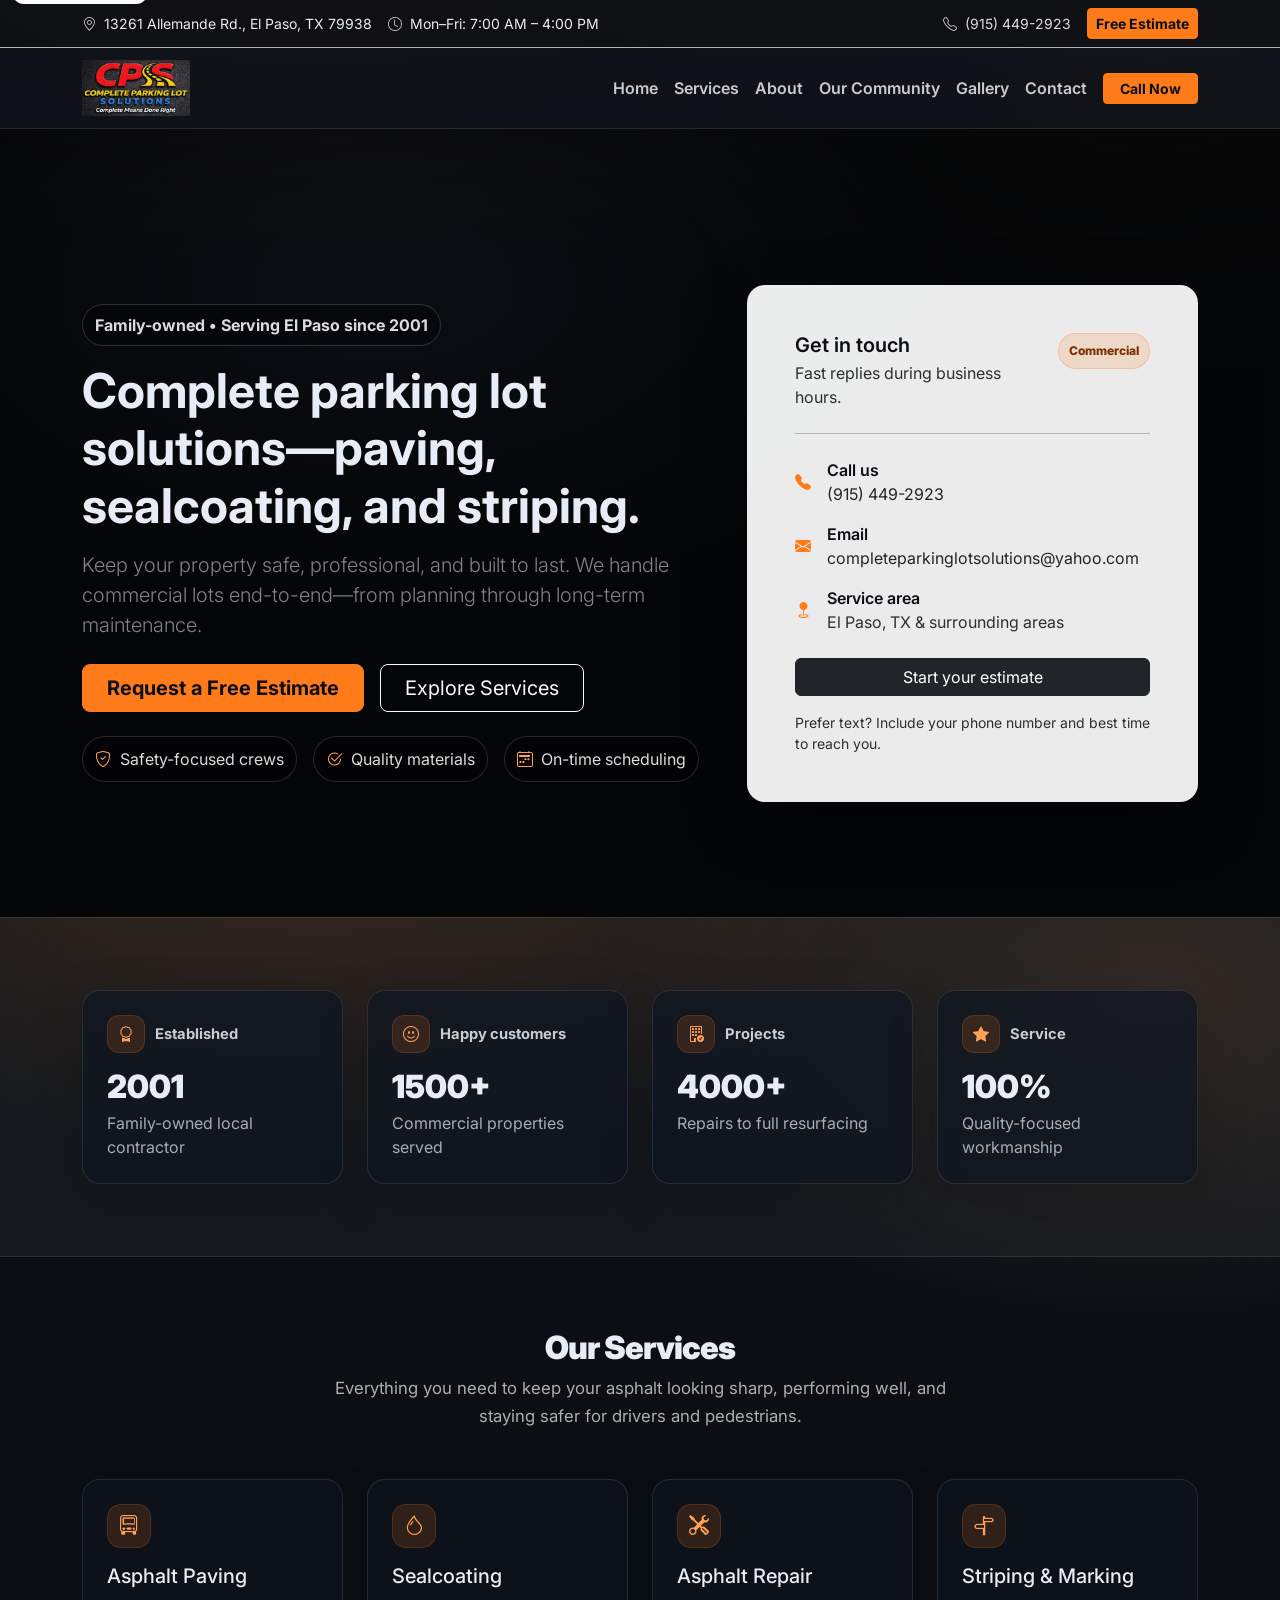
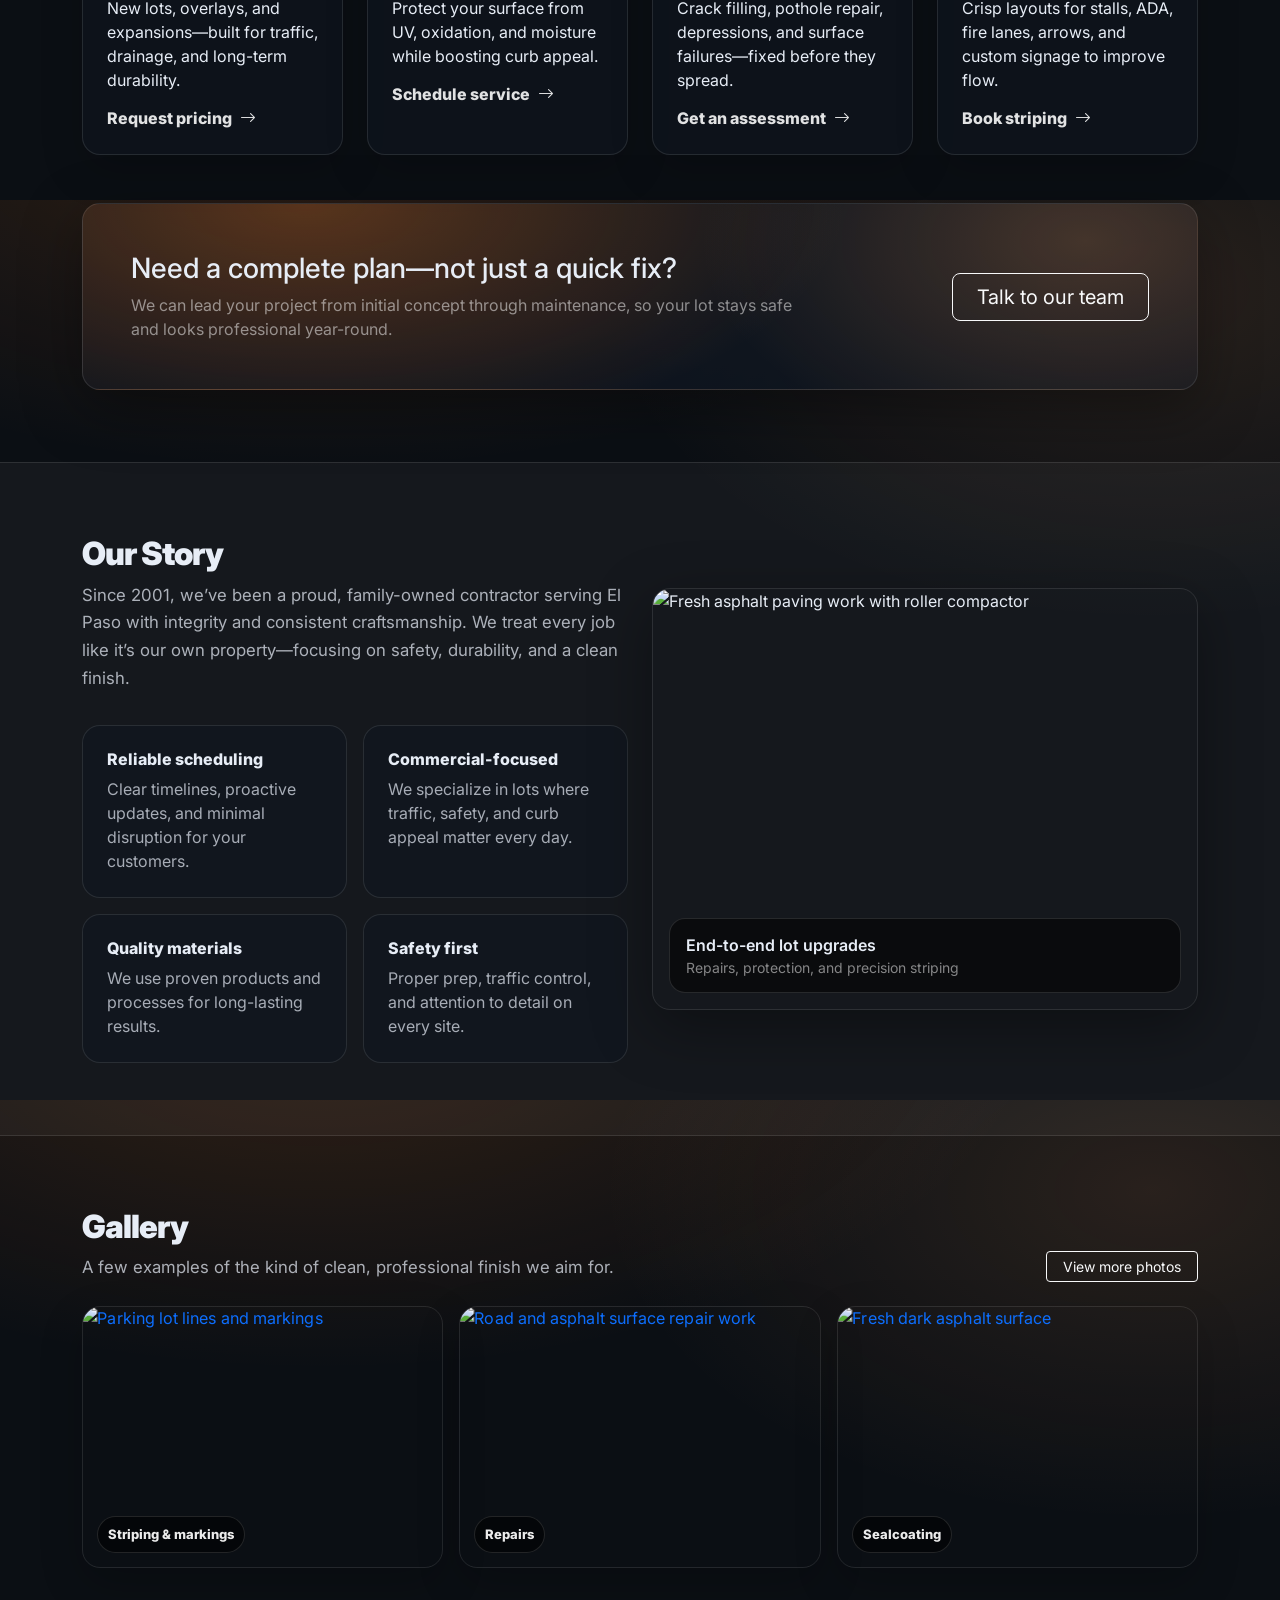
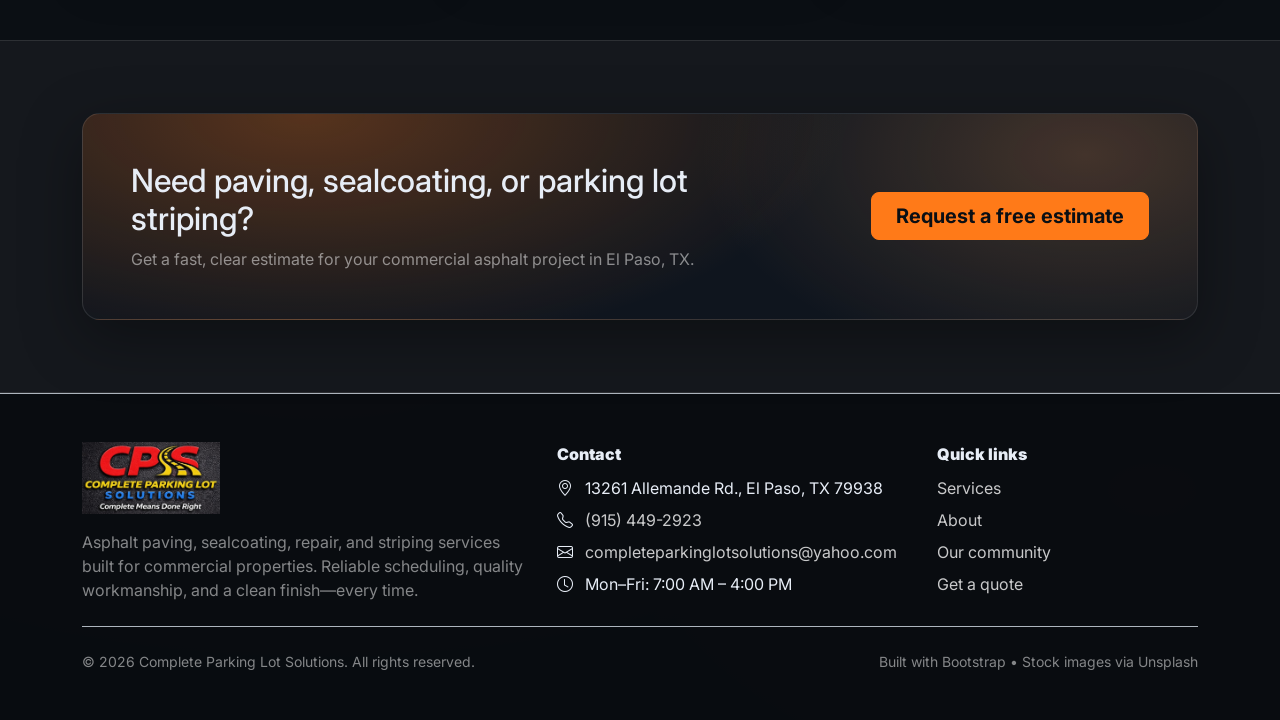
==== index.html @ b550ed94 "Update index.html" ====
<!DOCTYPE html>
<html lang="en">
<head>
  <meta charset="UTF-8" />
  <meta name="viewport" content="width=device-width, initial-scale=1.0" />
  <title>Complete Parking Lot Solutions | Asphalt Paving, Sealcoating & Striping</title>
  <meta name="description" content="Commercial asphalt paving, sealcoating, asphalt repair, and parking lot striping/line painting in El Paso, TX. Family-owned since 2001." />

  <link rel="preconnect" href="https://fonts.googleapis.com" />
  <link rel="preconnect" href="https://fonts.gstatic.com" crossorigin />
  <link href="https://fonts.googleapis.com/css2?family=Inter:wght@400;500;600;700;800&display=swap" rel="stylesheet" />

  <link href="https://cdn.jsdelivr.net/npm/bootstrap@5.3.3/dist/css/bootstrap.min.css" rel="stylesheet" integrity="sha384-QWTKZyjpPEjISv5WaRU9OFeRpok6YctnYmDr5pNlyT2bRjXh0JMhjY6hW+ALEwIH" crossorigin="anonymous" />
  <link rel="stylesheet" href="https://cdn.jsdelivr.net/npm/bootstrap-icons@1.11.3/font/bootstrap-icons.min.css" />
  <link rel="stylesheet" href="styles.css" />
</head>
<body data-bs-spy="scroll" data-bs-target="#mainNav" data-bs-root-margin="0px 0px -40%" tabindex="0">
  <a class="skip-link" href="#main">Skip to content</a>

  <div class="topbar border-bottom border-dark-subtle">
    <div class="container">
      <div class="d-flex flex-column flex-md-row justify-content-between align-items-md-center gap-2 py-2 small">
        <div class="d-flex flex-wrap gap-3 align-items-center">
          <span class="d-inline-flex align-items-center gap-2">
            <i class="bi bi-geo-alt"></i>
            <span>13261 Allemande Rd., El Paso, TX 79938</span>
          </span>
          <span class="d-inline-flex align-items-center gap-2">
            <i class="bi bi-clock"></i>
            <span>Mon–Fri: 7:00 AM – 4:00 PM</span>
          </span>
        </div>
        <div class="d-flex flex-wrap gap-3 align-items-center">
          <a class="topbar-link d-inline-flex align-items-center gap-2" href="tel:+19154492923">
            <i class="bi bi-telephone"></i>
            <span>(915) 449-2923</span>
          </a>
          <a class="btn btn-sm btn-accent" href="contact.html">
            Free Estimate
          </a>
        </div>
      </div>
    </div>
  </div>

  <nav class="navbar navbar-expand-lg navbar-dark sticky-top main-nav" id="mainNav">
    <div class="container">
      <a class="navbar-brand d-flex align-items-center py-1" href="index.html" aria-label="Complete Parking Lot Solutions">
        <img src="logo.png" alt="Complete Parking Lot Solutions — Complete Means Done Right" class="site-logo" width="220" height="80" decoding="async" />
      </a>
      <button class="navbar-toggler" type="button" data-bs-toggle="collapse" data-bs-target="#navLinks" aria-controls="navLinks" aria-expanded="false" aria-label="Toggle navigation">
        <span class="navbar-toggler-icon"></span>
      </button>

      <div class="collapse navbar-collapse" id="navLinks">
        <ul class="navbar-nav ms-auto mb-2 mb-lg-0 align-items-lg-center">
          <li class="nav-item"><a class="nav-link" href="index.html">Home</a></li>
          <li class="nav-item"><a class="nav-link" href="services.html">Services</a></li>
          <li class="nav-item"><a class="nav-link" href="about.html">About</a></li>
          <li class="nav-item"><a class="nav-link" href="community.html">Our Community</a></li>
          <li class="nav-item"><a class="nav-link" href="gallery.html">Gallery</a></li>
          <li class="nav-item"><a class="nav-link" href="contact.html">Contact</a></li>
          <li class="nav-item ms-lg-2">
            <a class="btn btn-accent btn-sm px-3" href="tel:+19154492923">
              Call Now
            </a>
          </li>
        </ul>
      </div>
    </div>
  </nav>

  <main id="main">
    <header id="home" class="hero">
      <div class="hero-overlay"></div>
      <div class="container position-relative">
        <div class="row align-items-center gy-5">
          <div class="col-lg-7 reveal">
            <span class="hero-kicker">
              Family-owned • Serving El Paso since 2001
            </span>
            <h1 class="display-5 fw-bold mt-3">
              Complete parking lot solutions—paving, sealcoating, and striping.
            </h1>
            <p class="lead text-white-50 mt-3">
              Keep your property safe, professional, and built to last. We handle commercial lots end-to-end—from planning through long-term maintenance.
            </p>
            <div class="d-flex flex-wrap gap-3 mt-4">
              <a href="contact.html" class="btn btn-accent btn-lg px-4">Request a Free Estimate</a>
              <a href="services.html" class="btn btn-outline-light btn-lg px-4">Explore Services</a>
            </div>
            <div class="hero-bullets mt-4">
              <div class="d-flex flex-wrap gap-3">
                <div class="bullet">
                  <i class="bi bi-shield-check"></i>
                  <span>Safety-focused crews</span>
                </div>
                <div class="bullet">
                  <i class="bi bi-check2-circle"></i>
                  <span>Quality materials</span>
                </div>
                <div class="bullet">
                  <i class="bi bi-calendar2-week"></i>
                  <span>On-time scheduling</span>
                </div>
              </div>
            </div>
          </div>

          <div class="col-lg-5 reveal" data-delay="120">
            <div class="quote-card p-4 p-md-5">
              <div class="d-flex justify-content-between align-items-start gap-3">
                <div>
                  <h5 class="fw-semibold mb-1">Get in touch</h5>
                  <p class="text-secondary-emphasis mb-0">Fast replies during business hours.</p>
                </div>
                <span class="pill">Commercial</span>
              </div>

              <hr class="my-4" />

              <div class="row g-3">
                <div class="col-12">
                  <div class="d-flex align-items-center gap-3">
                    <i class="bi bi-telephone-fill text-accent"></i>
                    <div>
                      <div class="fw-semibold">Call us</div>
                      <a class="link-dark link-underline-opacity-0" href="tel:+19154492923">(915) 449-2923</a>
                    </div>
                  </div>
                </div>
                <div class="col-12">
                  <div class="d-flex align-items-center gap-3">
                    <i class="bi bi-envelope-fill text-accent"></i>
                    <div>
                      <div class="fw-semibold">Email</div>
                      <a class="link-dark link-underline-opacity-0" href="mailto:completeparkinglotsolutions@yahoo.com">completeparkinglotsolutions@yahoo.com</a>
                    </div>
                  </div>
                </div>
                <div class="col-12">
                  <div class="d-flex align-items-center gap-3">
                    <i class="bi bi-geo-fill text-accent"></i>
                    <div>
                      <div class="fw-semibold">Service area</div>
                      <div class="text-secondary-emphasis">El Paso, TX & surrounding areas</div>
                    </div>
                  </div>
                </div>
              </div>

              <a class="btn btn-dark w-100 mt-4" href="contact.html">Start your estimate</a>
              <p class="small text-secondary-emphasis mb-0 mt-3">
                Prefer text? Include your phone number and best time to reach you.
              </p>
            </div>
          </div>
        </div>
      </div>
    </header>

    <section class="section-space section-muted" aria-label="Highlights">
      <div class="container">
        <div class="row g-4">
          <div class="col-md-6 col-xl-3 reveal">
            <div class="stat-card p-4 h-100">
              <div class="stat-top">
                <i class="bi bi-award"></i>
                <span class="stat-label">Established</span>
              </div>
              <div class="stat-value" data-count="2001">2001</div>
              <div class="stat-sub">Family-owned local contractor</div>
            </div>
          </div>
          <div class="col-md-6 col-xl-3 reveal" data-delay="80">
            <div class="stat-card p-4 h-100">
              <div class="stat-top">
                <i class="bi bi-emoji-smile"></i>
                <span class="stat-label">Happy customers</span>
              </div>
              <div class="stat-value" data-count="1500">1500+</div>
              <div class="stat-sub">Commercial properties served</div>
            </div>
          </div>
          <div class="col-md-6 col-xl-3 reveal" data-delay="140">
            <div class="stat-card p-4 h-100">
              <div class="stat-top">
                <i class="bi bi-building-check"></i>
                <span class="stat-label">Projects</span>
              </div>
              <div class="stat-value" data-count="4000">4000+</div>
              <div class="stat-sub">Repairs to full resurfacing</div>
            </div>
          </div>
          <div class="col-md-6 col-xl-3 reveal" data-delay="200">
            <div class="stat-card p-4 h-100">
              <div class="stat-top">
                <i class="bi bi-star-fill"></i>
                <span class="stat-label">Service</span>
              </div>
              <div class="stat-value" data-count="100">100%</div>
              <div class="stat-sub">Quality-focused workmanship</div>
            </div>
          </div>
        </div>
      </div>
    </section>

    <section id="services" class="section-space">
      <div class="container">
        <div class="text-center mb-5 reveal">
          <h2 class="section-title">Our Services</h2>
          <p class="section-copy mx-auto service-copy">
            Everything you need to keep your asphalt looking sharp, performing well, and staying safer for drivers and pedestrians.
          </p>
        </div>

        <div class="row g-4">
          <div class="col-md-6 col-xl-3 reveal">
            <div class="service-card h-100 p-4">
              <div class="icon-bubble"><i class="bi bi-truck-front"></i></div>
              <h5 class="mt-3">Asphalt Paving</h5>
              <p class="mb-0">New lots, overlays, and expansions—built for traffic, drainage, and long-term durability.</p>
              <a class="service-link" href="services.html#asphalt-paving">Request pricing <i class="bi bi-arrow-right"></i></a>
            </div>
          </div>

          <div class="col-md-6 col-xl-3 reveal" data-delay="70">
            <div class="service-card h-100 p-4">
              <div class="icon-bubble"><i class="bi bi-droplet"></i></div>
              <h5 class="mt-3">Sealcoating</h5>
              <p class="mb-0">Protect your surface from UV, oxidation, and moisture while boosting curb appeal.</p>
              <a class="service-link" href="services.html#sealcoating">Schedule service <i class="bi bi-arrow-right"></i></a>
            </div>
          </div>

          <div class="col-md-6 col-xl-3 reveal" data-delay="140">
            <div class="service-card h-100 p-4">
              <div class="icon-bubble"><i class="bi bi-tools"></i></div>
              <h5 class="mt-3">Asphalt Repair</h5>
              <p class="mb-0">Crack filling, pothole repair, depressions, and surface failures—fixed before they spread.</p>
              <a class="service-link" href="services.html#asphalt-repair">Get an assessment <i class="bi bi-arrow-right"></i></a>
            </div>
          </div>

          <div class="col-md-6 col-xl-3 reveal" data-delay="210">
            <div class="service-card h-100 p-4">
              <div class="icon-bubble"><i class="bi bi-signpost-split"></i></div>
              <h5 class="mt-3">Striping & Marking</h5>
              <p class="mb-0">Crisp layouts for stalls, ADA, fire lanes, arrows, and custom signage to improve flow.</p>
              <a class="service-link" href="services.html#parking-lot-striping">Book striping <i class="bi bi-arrow-right"></i></a>
            </div>
          </div>
        </div>

        <div class="mt-5 reveal" data-delay="120">
          <div class="callout p-4 p-md-5">
            <div class="row align-items-center gy-3">
              <div class="col-lg-8">
                <h3 class="mb-2">Need a complete plan—not just a quick fix?</h3>
                <p class="mb-0 text-white-50">We can lead your project from initial concept through maintenance, so your lot stays safe and looks professional year-round.</p>
              </div>
              <div class="col-lg-4 text-lg-end">
                <a class="btn btn-outline-light btn-lg px-4" href="contact.html">Talk to our team</a>
              </div>
            </div>
          </div>
        </div>
      </div>
    </section>

    <section id="story" class="section-space section-muted">
      <div class="container">
        <div class="row align-items-center gy-4">
          <div class="col-lg-6 reveal">
            <h2 class="section-title">Our Story</h2>
            <p class="section-copy">
              Since 2001, we’ve been a proud, family-owned contractor serving El Paso with integrity and consistent craftsmanship.
              We treat every job like it’s our own property—focusing on safety, durability, and a clean finish.
            </p>
            <div class="row g-3 mt-3">
              <div class="col-md-6">
                <div class="feature p-4 h-100">
                  <h6 class="mb-2">Reliable scheduling</h6>
                  <p class="mb-0">Clear timelines, proactive updates, and minimal disruption for your customers.</p>
                </div>
              </div>
              <div class="col-md-6">
                <div class="feature p-4 h-100">
                  <h6 class="mb-2">Commercial-focused</h6>
                  <p class="mb-0">We specialize in lots where traffic, safety, and curb appeal matter every day.</p>
                </div>
              </div>
              <div class="col-md-6">
                <div class="feature p-4 h-100">
                  <h6 class="mb-2">Quality materials</h6>
                  <p class="mb-0">We use proven products and processes for long-lasting results.</p>
                </div>
              </div>
              <div class="col-md-6">
                <div class="feature p-4 h-100">
                  <h6 class="mb-2">Safety first</h6>
                  <p class="mb-0">Proper prep, traffic control, and attention to detail on every site.</p>
                </div>
              </div>
            </div>
          </div>

          <div class="col-lg-6 reveal" data-delay="120">
            <div class="image-card">
              <img
                src="https://images.unsplash.com/photo-1605717474723-1927b0ad1ce0?auto=format&fit=crop&w=1400&q=80"
                alt="Fresh asphalt paving work with roller compactor"
                loading="lazy"
              />
              <div class="image-card-caption">
                <div class="fw-semibold">End-to-end lot upgrades</div>
                <div class="small text-white-50">Repairs, protection, and precision striping</div>
              </div>
            </div>
          </div>
        </div>
      </div>
    </section>

    <section id="gallery" class="section-space">
      <div class="container">
        <div class="d-flex flex-column flex-lg-row align-items-lg-end justify-content-between gap-3 mb-4 reveal">
          <div>
            <h2 class="section-title mb-2">Gallery</h2>
            <p class="section-copy mb-0">A few examples of the kind of clean, professional finish we aim for.</p>
          </div>
          <a class="btn btn-outline-light btn-sm px-3" href="gallery.html">View more photos</a>
        </div>

        <div class="row g-3">
          <div class="col-md-6 col-lg-4 reveal">
            <a class="gallery-tile" href="gallery.html" aria-label="Parking lot striping example">
              <img
                src="https://images.unsplash.com/photo-1523413450673-58f77d01e343?auto=format&fit=crop&w=1400&q=80"
                alt="Parking lot lines and markings"
                loading="lazy"
              />
              <span class="gallery-label">Striping & markings</span>
            </a>
          </div>
          <div class="col-md-6 col-lg-4 reveal" data-delay="90">
            <a class="gallery-tile" href="gallery.html" aria-label="Asphalt repair example">
              <img
                src="https://images.unsplash.com/photo-1529692236671-f1f6cf9683ba?auto=format&fit=crop&w=1400&q=80"
                alt="Road and asphalt surface repair work"
                loading="lazy"
              />
              <span class="gallery-label">Repairs</span>
            </a>
          </div>
          <div class="col-md-6 col-lg-4 reveal" data-delay="170">
            <a class="gallery-tile" href="gallery.html" aria-label="Sealcoating example">
              <img
                src="https://images.unsplash.com/photo-1501706362039-c6e80948d186?auto=format&fit=crop&w=1400&q=80"
                alt="Fresh dark asphalt surface"
                loading="lazy"
              />
              <span class="gallery-label">Sealcoating</span>
            </a>
          </div>
        </div>
      </div>
    </section>

    <section class="section-space section-muted">
      <div class="container">
        <div class="callout p-4 p-md-5 reveal">
          <div class="row align-items-center gy-3">
            <div class="col-lg-8">
              <h2 class="mb-2">Need paving, sealcoating, or parking lot striping?</h2>
              <p class="mb-0 text-white-50">Get a fast, clear estimate for your commercial asphalt project in El Paso, TX.</p>
            </div>
            <div class="col-lg-4 text-lg-end">
              <a class="btn btn-accent btn-lg px-4" href="contact.html">Request a free estimate</a>
            </div>
          </div>
        </div>
      </div>
    </section>
  </main>

  <footer class="footer border-top border-dark-subtle">
    <div class="container py-5">
      <div class="row g-4">
        <div class="col-lg-5">
          <div class="mb-3">
            <img src="logo.png" alt="Complete Parking Lot Solutions" class="site-logo-footer" width="240" height="88" decoding="async" />
          </div>
          <p class="text-white-50 mb-0">
            Asphalt paving, sealcoating, repair, and striping services built for commercial properties.
            Reliable scheduling, quality workmanship, and a clean finish—every time.
          </p>
        </div>
        <div class="col-md-6 col-lg-4">
          <div class="footer-title">Contact</div>
          <ul class="list-unstyled mb-0">
            <li class="mb-2">
              <i class="bi bi-geo-alt me-2"></i>
              13261 Allemande Rd., El Paso, TX 79938
            </li>
            <li class="mb-2">
              <i class="bi bi-telephone me-2"></i>
              <a class="footer-link" href="tel:+19154492923">(915) 449-2923</a>
            </li>
            <li class="mb-2">
              <i class="bi bi-envelope me-2"></i>
              <a class="footer-link" href="mailto:completeparkinglotsolutions@yahoo.com">completeparkinglotsolutions@yahoo.com</a>
            </li>
            <li class="mb-0">
              <i class="bi bi-clock me-2"></i>
              Mon–Fri: 7:00 AM – 4:00 PM
            </li>
          </ul>
        </div>
        <div class="col-md-6 col-lg-3">
          <div class="footer-title">Quick links</div>
          <ul class="list-unstyled mb-0">
            <li class="mb-2"><a class="footer-link" href="services.html">Services</a></li>
            <li class="mb-2"><a class="footer-link" href="about.html">About</a></li>
            <li class="mb-2"><a class="footer-link" href="community.html">Our community</a></li>
            <li class="mb-0"><a class="footer-link" href="contact.html">Get a quote</a></li>
          </ul>
        </div>
      </div>

      <div class="d-flex flex-column flex-md-row justify-content-between gap-2 pt-4 mt-4 border-top border-dark-subtle">
        <small class="text-white-50">© <span id="year"></span> Complete Parking Lot Solutions. All rights reserved.</small>
        <small class="text-white-50">Built with Bootstrap • Stock images via Unsplash</small>
      </div>
    </div>
  </footer>

  <script src="https://cdn.jsdelivr.net/npm/bootstrap@5.3.3/dist/js/bootstrap.bundle.min.js" integrity="sha384-YvpcrYf0tY3lHB60NNkmXc5s9fDVZLESaAA55NDzOxhy9GkcIdslK1eN7N6jIeHz" crossorigin="anonymous"></script>
  <script src="script.js"></script>
</body>
</html>
---- styles.css ----
:root{
  --bg: #0b0f14;
  --panel: #0f1620;
  --muted: #0e141d;
  --text: #e7edf6;
  --subtext: rgba(231,237,246,.72);
  --accent: #ff7a18;
  --accent-2: #ffa157;
  --border: rgba(255,255,255,.10);
  --shadow: 0 18px 60px rgba(0,0,0,.35);
  --radius: 18px;
}

html, body { height: 100%; }
body{
  font-family: Inter, system-ui, -apple-system, Segoe UI, Roboto, Arial, sans-serif;
  background: radial-gradient(1200px 600px at 25% -10%, rgba(255,122,24,.16), transparent 60%),
              radial-gradient(1000px 600px at 90% 10%, rgba(255,161,87,.12), transparent 55%),
              var(--bg);
  color: var(--text);
}

.hero-mini{
  position: relative;
  padding: 84px 0 46px;
}

.skip-link{
  position:absolute;
  top:-40px;
  left:12px;
  background:#fff;
  color:#000;
  padding:10px 12px;
  border-radius:12px;
  z-index:9999;
}
.skip-link:focus{ top:12px; }

.text-accent{ color: var(--accent) !important; }
.btn-accent{
  --bs-btn-color: #0b0f14;
  --bs-btn-bg: var(--accent);
  --bs-btn-border-color: var(--accent);
  --bs-btn-hover-bg: var(--accent-2);
  --bs-btn-hover-border-color: var(--accent-2);
  --bs-btn-active-bg: var(--accent-2);
  --bs-btn-active-border-color: var(--accent-2);
  font-weight: 700;
}

.topbar{
  background: rgba(11,15,20,.78);
  backdrop-filter: blur(10px);
}
.topbar .bi{ color: rgba(255,255,255,.75); }
.topbar-link{
  color: rgba(255,255,255,.86);
  text-decoration: none;
}
.topbar-link:hover{ color:#fff; text-decoration: underline; text-underline-offset: 3px; }

.main-nav{
  background: rgba(13,18,25,.82);
  backdrop-filter: blur(12px);
  border-bottom: 1px solid var(--border);
}
.navbar-brand{ letter-spacing: .2px; }
.site-logo{
  height: 48px;
  width: auto;
  max-width: min(260px, 62vw);
  object-fit: contain;
  display: block;
}
@media (min-width: 992px){
  .site-logo{ height: 56px; max-width: 280px; }
}
.site-logo-footer{
  height: 72px;
  width: auto;
  max-width: min(280px, 100%);
  object-fit: contain;
  display: block;
}
.site-logo-footer-sm{
  height: 44px;
  width: auto;
  max-width: min(240px, 85vw);
  object-fit: contain;
  display: block;
}
.brand-badge{
  display:inline-flex;
  align-items:center;
  justify-content:center;
  width: 40px;
  height: 28px;
  border-radius: 10px;
  background: linear-gradient(135deg, var(--accent), var(--accent-2));
  color: #0b0f14;
  font-weight: 900;
  font-size: 12px;
  letter-spacing: .6px;
}

.nav-link{
  color: rgba(255,255,255,.78) !important;
  font-weight: 600;
}
.nav-link:hover, .nav-link.active{ color: #fff !important; }

.hero{
  position: relative;
  padding: 96px 0 56px;
  min-height: calc(100vh - 112px);
  display:flex;
  align-items:center;
  background:
    url("https://images.unsplash.com/photo-1597008641621-3c0b6f6c8c1d?auto=format&fit=crop&w=2200&q=80")
    center/cover no-repeat;
}
.hero-overlay{
  position:absolute;
  inset:0;
  background:
    radial-gradient(900px 500px at 30% 20%, rgba(0,0,0,.10), rgba(0,0,0,.65) 65%),
    linear-gradient(180deg, rgba(11,15,20,.55), rgba(11,15,20,.92));
}
.hero .container{ z-index: 1; }
.hero-kicker{
  display:inline-flex;
  gap:.5rem;
  align-items:center;
  font-weight: 700;
  color: rgba(255,255,255,.86);
  background: rgba(0,0,0,.28);
  border: 1px solid rgba(255,255,255,.16);
  padding: 8px 12px;
  border-radius: 999px;
}
.hero-bullets .bullet{
  display:inline-flex;
  gap:.55rem;
  align-items:center;
  color: rgba(255,255,255,.86);
  background: rgba(0,0,0,.22);
  border: 1px solid rgba(255,255,255,.14);
  padding: 10px 12px;
  border-radius: 999px;
}
.hero-bullets .bi{ color: var(--accent-2); }

.quote-card{
  background: rgba(255,255,255,.92);
  color: #0b0f14;
  border-radius: var(--radius);
  box-shadow: var(--shadow);
}
.pill{
  font-size: 12px;
  font-weight: 800;
  padding: 8px 10px;
  border-radius: 999px;
  background: rgba(255,122,24,.16);
  color: #7a2f00;
  border: 1px solid rgba(255,122,24,.25);
}

.section-space{ padding: 72px 0; }
.section-muted{ background: rgba(255,255,255,.04); border-top: 1px solid var(--border); border-bottom: 1px solid var(--border); }
.section-title{ font-weight: 900; letter-spacing: -0.03em; }
.section-copy{ color: var(--subtext); font-size: 1.05rem; line-height: 1.65; }
.service-copy{ max-width: 56ch; }

.stat-card{
  background: rgba(15,22,32,.72);
  border: 1px solid var(--border);
  border-radius: var(--radius);
  box-shadow: 0 14px 50px rgba(0,0,0,.18);
}
.stat-top{
  display:flex;
  gap:.6rem;
  align-items:center;
  color: rgba(255,255,255,.78);
  font-weight: 700;
}
.stat-top .bi{
  width: 38px;
  height: 38px;
  display:inline-flex;
  align-items:center;
  justify-content:center;
  border-radius: 12px;
  background: rgba(255,122,24,.14);
  color: var(--accent-2);
  border: 1px solid rgba(255,122,24,.18);
}
.stat-label{ font-size: .92rem; }
.stat-value{ font-size: 2rem; font-weight: 900; margin-top: 10px; }
.stat-sub{ color: rgba(231,237,246,.70); }

.service-card{
  background: rgba(15,22,32,.62);
  border: 1px solid var(--border);
  border-radius: var(--radius);
  box-shadow: 0 16px 44px rgba(0,0,0,.16);
  transition: transform .18s ease, border-color .18s ease, background .18s ease;
}
.service-card:hover{
  transform: translateY(-4px);
  border-color: rgba(255,122,24,.35);
  background: rgba(15,22,32,.78);
}
.icon-bubble{
  width: 44px;
  height: 44px;
  display:inline-flex;
  align-items:center;
  justify-content:center;
  border-radius: 14px;
  background: rgba(255,122,24,.14);
  color: var(--accent-2);
  border: 1px solid rgba(255,122,24,.18);
  font-size: 20px;
}
.service-link{
  display:inline-flex;
  align-items:center;
  gap:.5rem;
  margin-top: 14px;
  font-weight: 800;
  text-decoration: none;
  color: rgba(255,255,255,.88);
}
.service-link:hover{ color: #fff; text-decoration: underline; text-underline-offset: 3px; }

.callout{
  border-radius: var(--radius);
  background:
    radial-gradient(900px 400px at 20% 0%, rgba(255,122,24,.30), transparent 60%),
    radial-gradient(700px 400px at 90% 20%, rgba(255,161,87,.22), transparent 55%),
    rgba(15,22,32,.90);
  border: 1px solid rgba(255,255,255,.10);
  box-shadow: var(--shadow);
}

.feature{
  border-radius: var(--radius);
  background: rgba(15,22,32,.62);
  border: 1px solid var(--border);
}
.feature h6{ font-weight: 800; }
.feature p{ color: rgba(231,237,246,.70); }

.image-card{
  position:relative;
  border-radius: var(--radius);
  overflow:hidden;
  border: 1px solid var(--border);
  box-shadow: var(--shadow);
}
.image-card img{
  width: 100%;
  height: 420px;
  object-fit: cover;
  display:block;
}
.image-card-caption{
  position:absolute;
  left: 16px;
  right: 16px;
  bottom: 16px;
  padding: 14px 16px;
  border-radius: 16px;
  background: rgba(0,0,0,.52);
  border: 1px solid rgba(255,255,255,.12);
}

.gallery-tile{
  position:relative;
  display:block;
  border-radius: var(--radius);
  overflow:hidden;
  border: 1px solid var(--border);
  box-shadow: 0 16px 44px rgba(0,0,0,.20);
  text-decoration:none;
}
.gallery-tile img{
  width:100%;
  height: 260px;
  object-fit: cover;
  display:block;
  transform: scale(1.01);
  transition: transform .2s ease;
}
.gallery-tile:hover img{ transform: scale(1.06); }
.gallery-label{
  position:absolute;
  left: 14px;
  bottom: 14px;
  padding: 8px 10px;
  border-radius: 999px;
  background: rgba(0,0,0,.55);
  border: 1px solid rgba(255,255,255,.12);
  color: rgba(255,255,255,.92);
  font-weight: 800;
  font-size: 13px;
}

.contact-card, .form-card{
  border-radius: var(--radius);
  background: rgba(255,255,255,.92);
  color: #0b0f14;
  box-shadow: var(--shadow);
}
.contact-card hr{ border-color: rgba(0,0,0,.12); }
.form-control, .form-select{
  border-radius: 14px;
  border-color: rgba(0,0,0,.16);
}
.form-control:focus, .form-select:focus{
  border-color: rgba(255,122,24,.55);
  box-shadow: 0 0 0 .2rem rgba(255,122,24,.20);
}

.footer{
  background: rgba(9,12,16,.96);
}
.footer-title{
  font-weight: 900;
  margin-bottom: 10px;
}
.footer-link{
  color: rgba(255,255,255,.78);
  text-decoration: none;
}
.footer-link:hover{
  color: #fff;
  text-decoration: underline;
  text-underline-offset: 3px;
}

.reveal{
  opacity: 0;
  transform: translateY(14px);
  transition: opacity .55s ease, transform .55s ease;
}
.reveal.in{
  opacity: 1;
  transform: translateY(0);
}

@media (max-width: 991.98px){
  .hero{ padding-top: 70px; min-height: auto; }
  .image-card img{ height: 360px; }
}
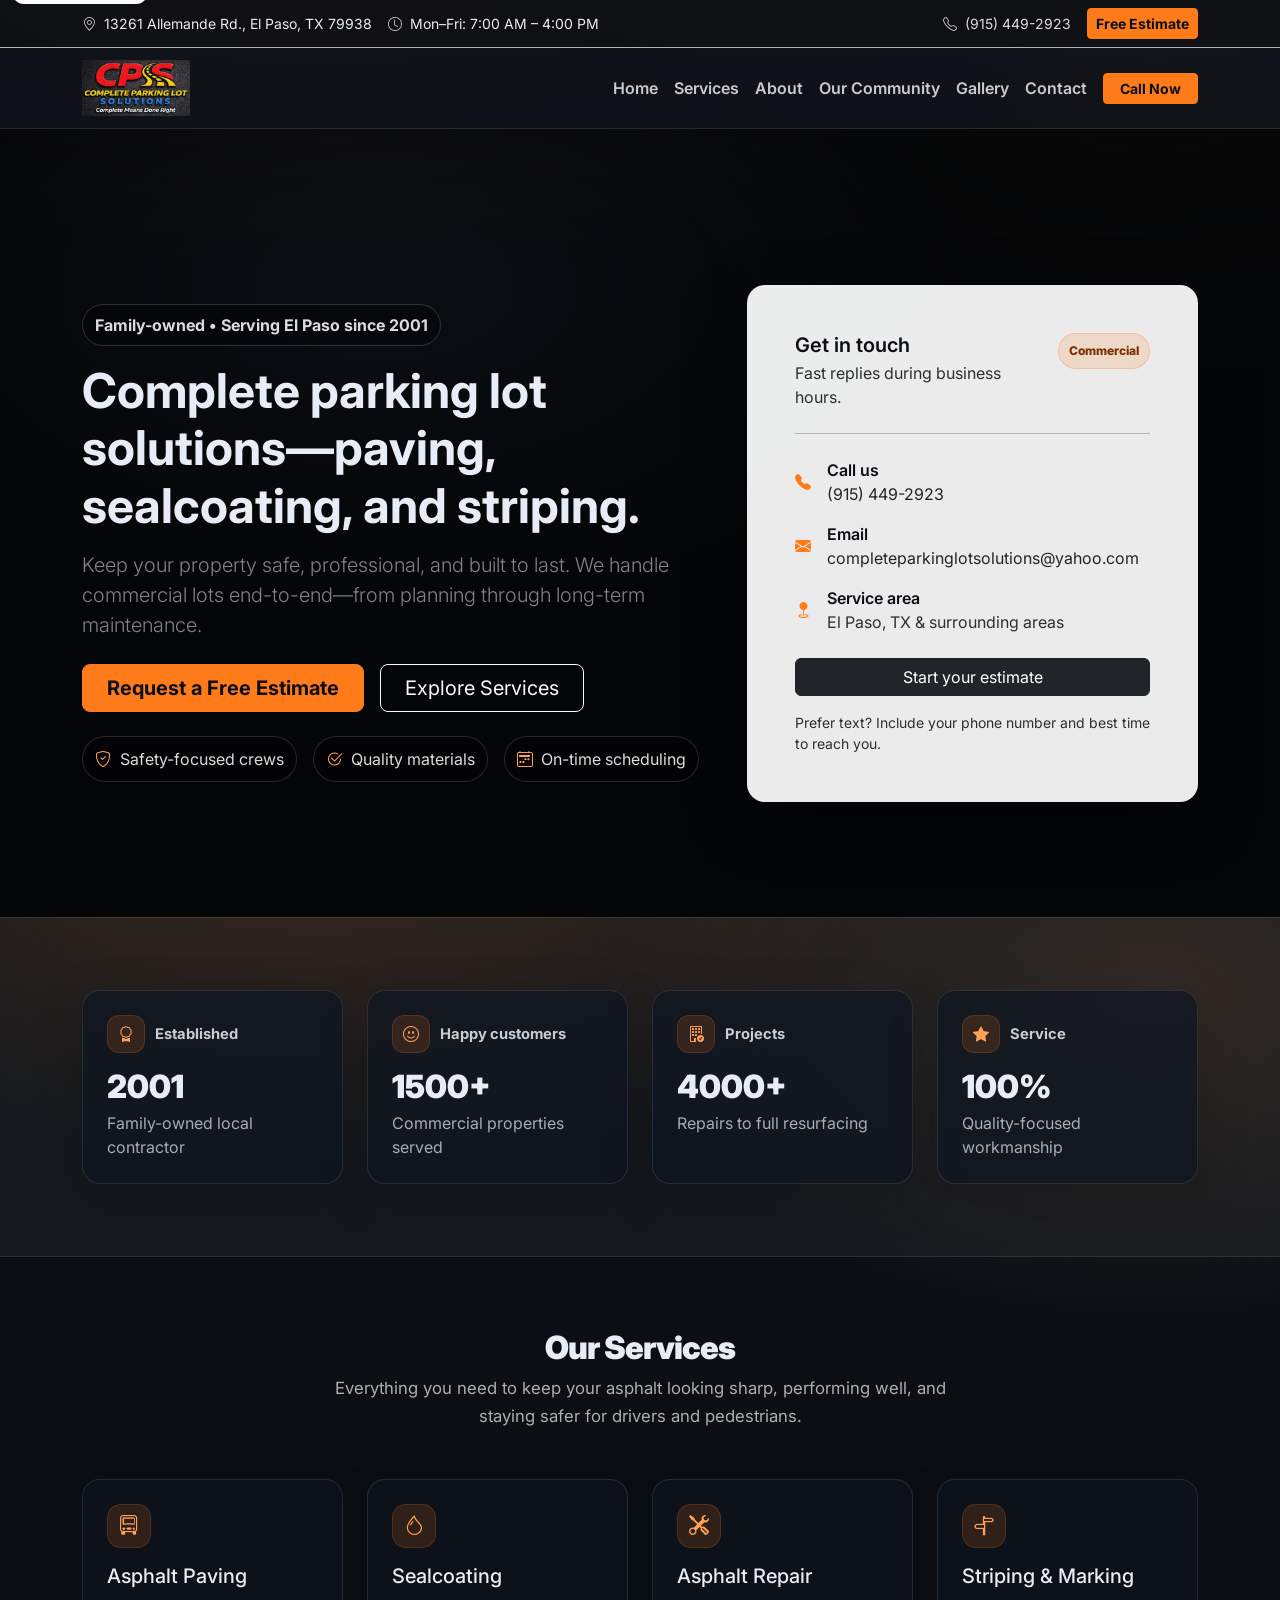
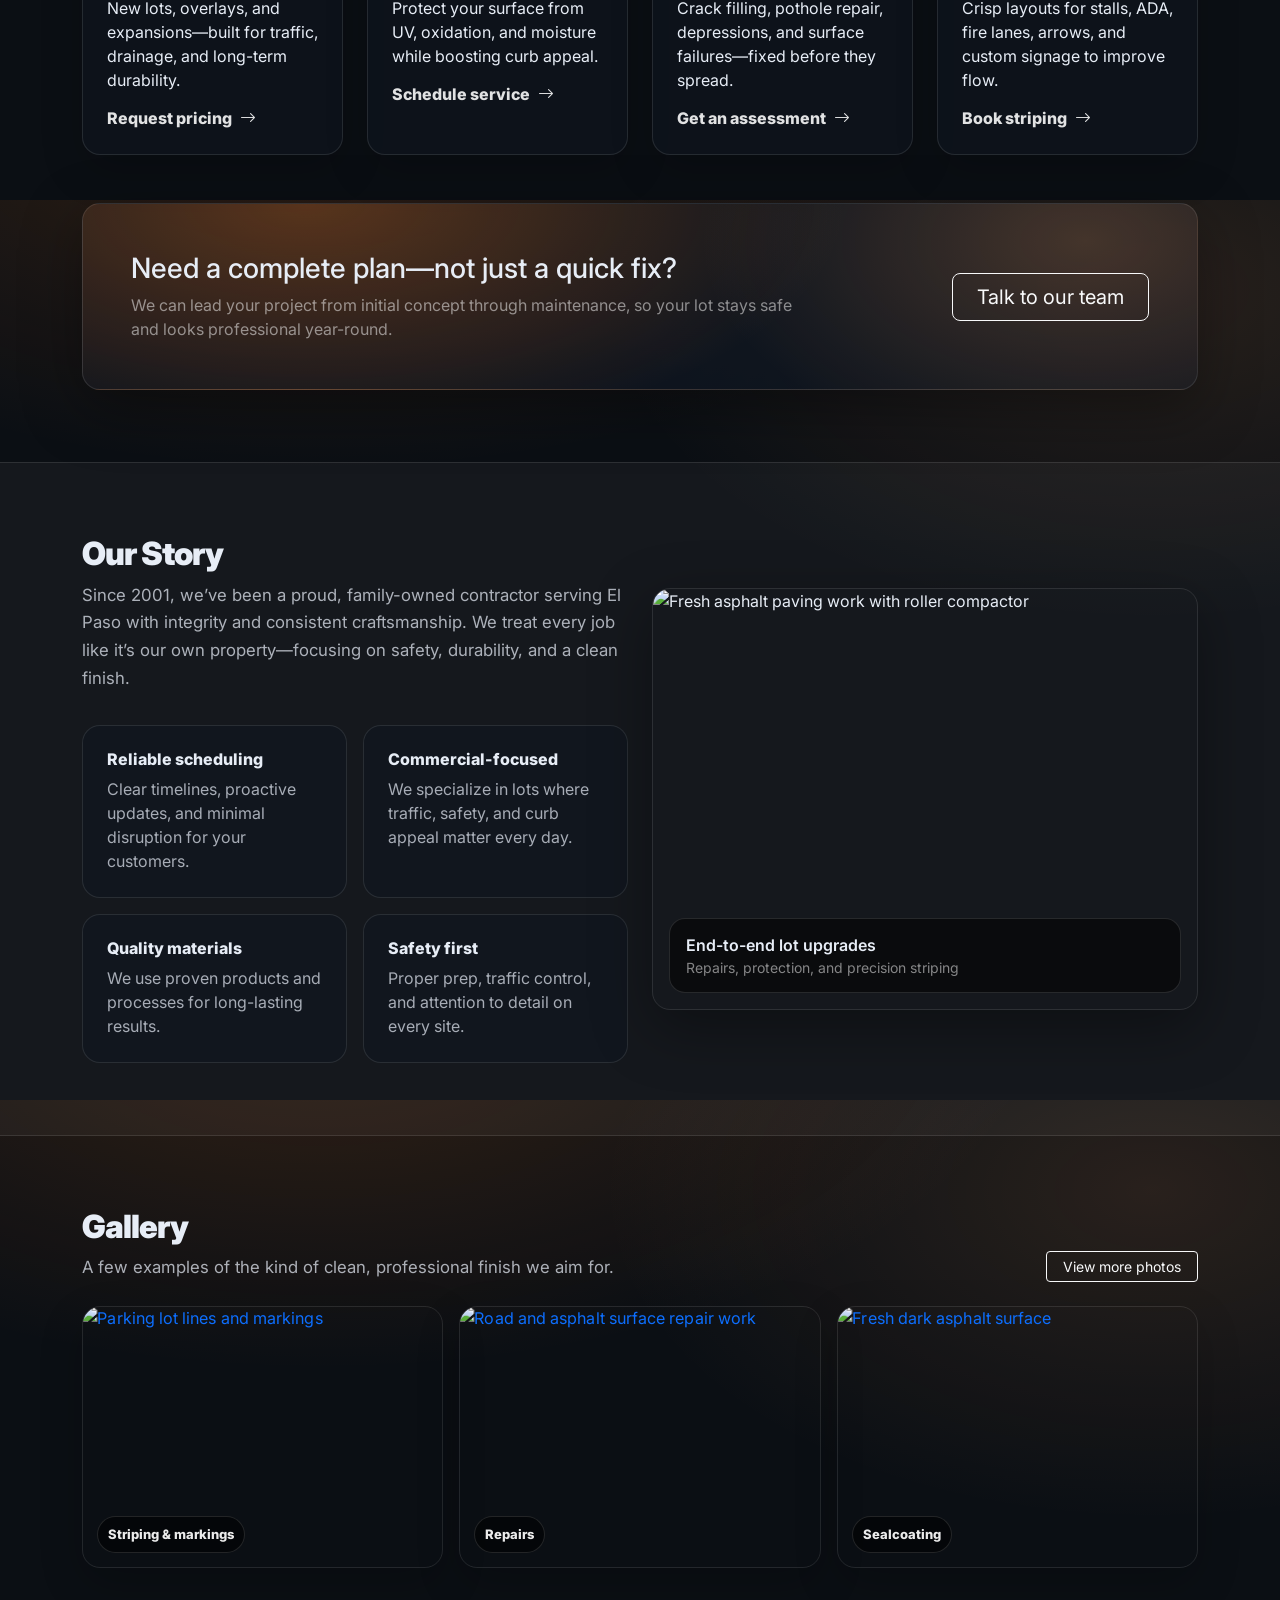
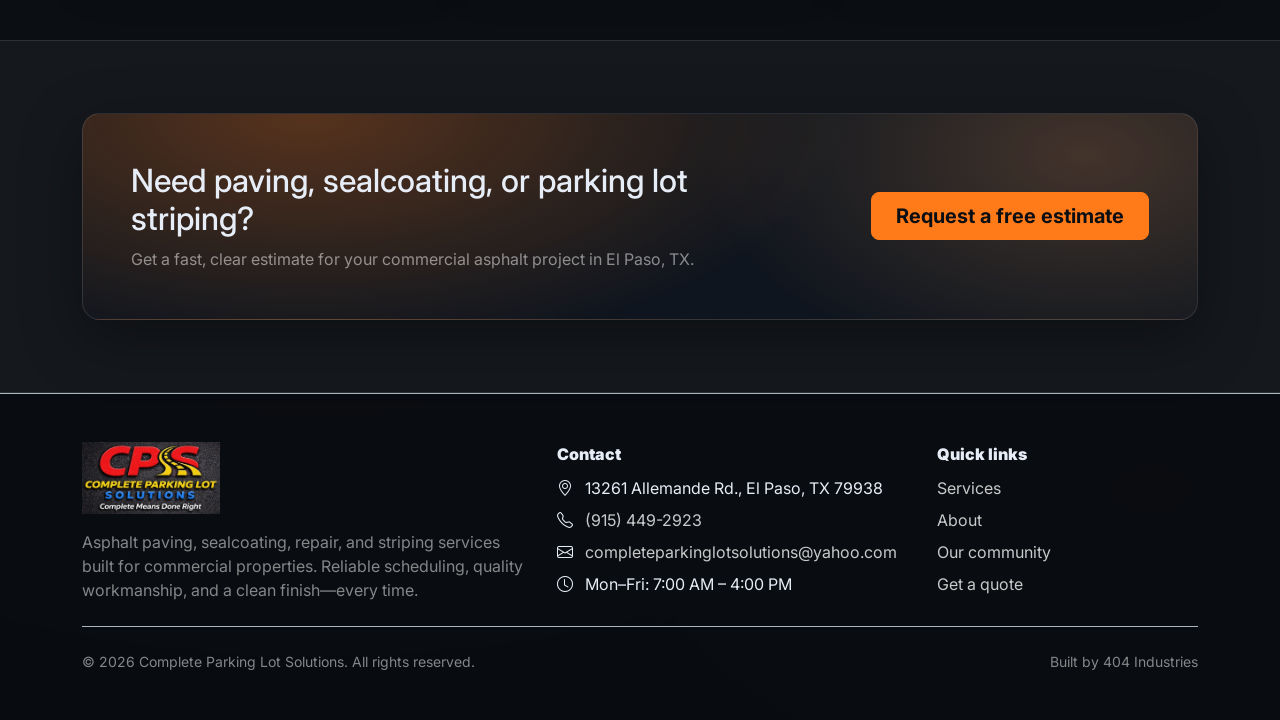
==== commit d34c2b28: "Update index.html" ====
--- a/index.html
+++ b/index.html
@@ -431,7 +431,7 @@
 
       <div class="d-flex flex-column flex-md-row justify-content-between gap-2 pt-4 mt-4 border-top border-dark-subtle">
         <small class="text-white-50">© <span id="year"></span> Complete Parking Lot Solutions. All rights reserved.</small>
-        <small class="text-white-50">Built with Bootstrap • Stock images via Unsplash</small>
+        <small class="text-white-50">Built by 404 Industries</small>
       </div>
     </div>
   </footer>
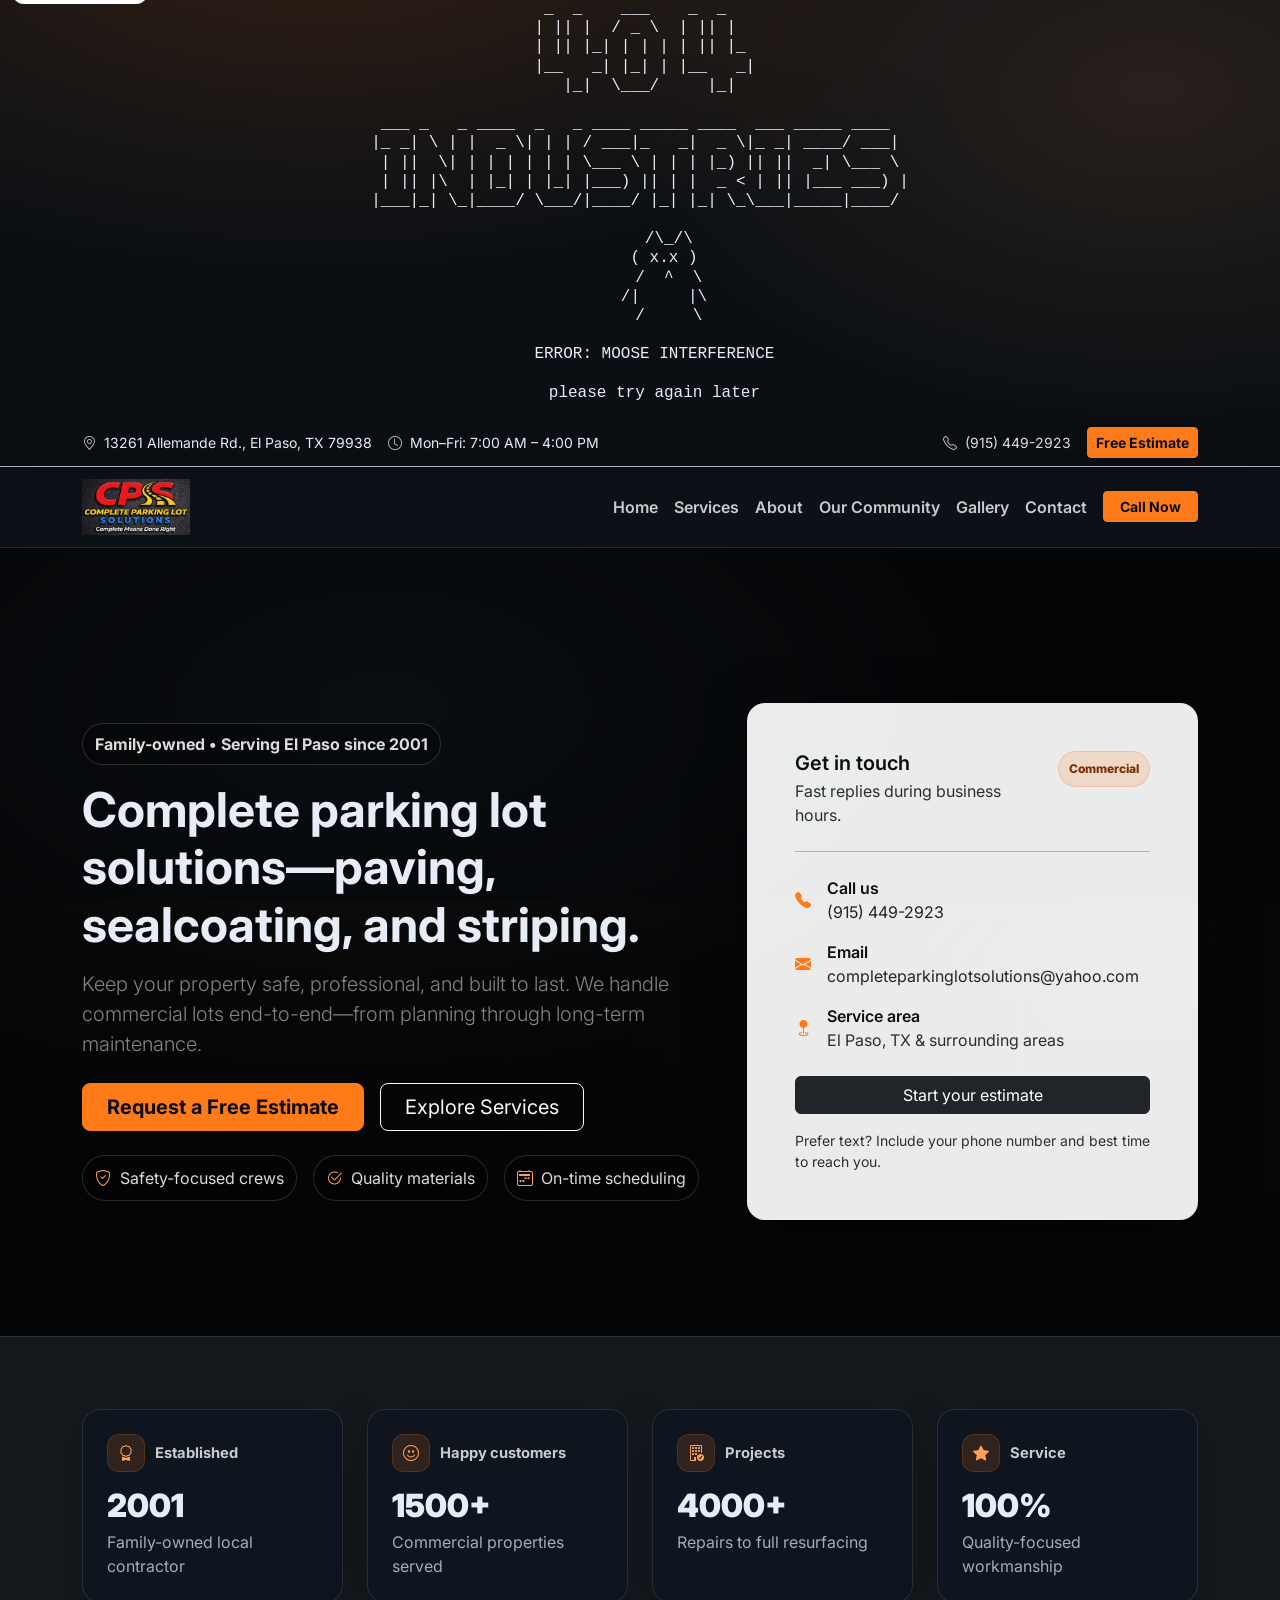
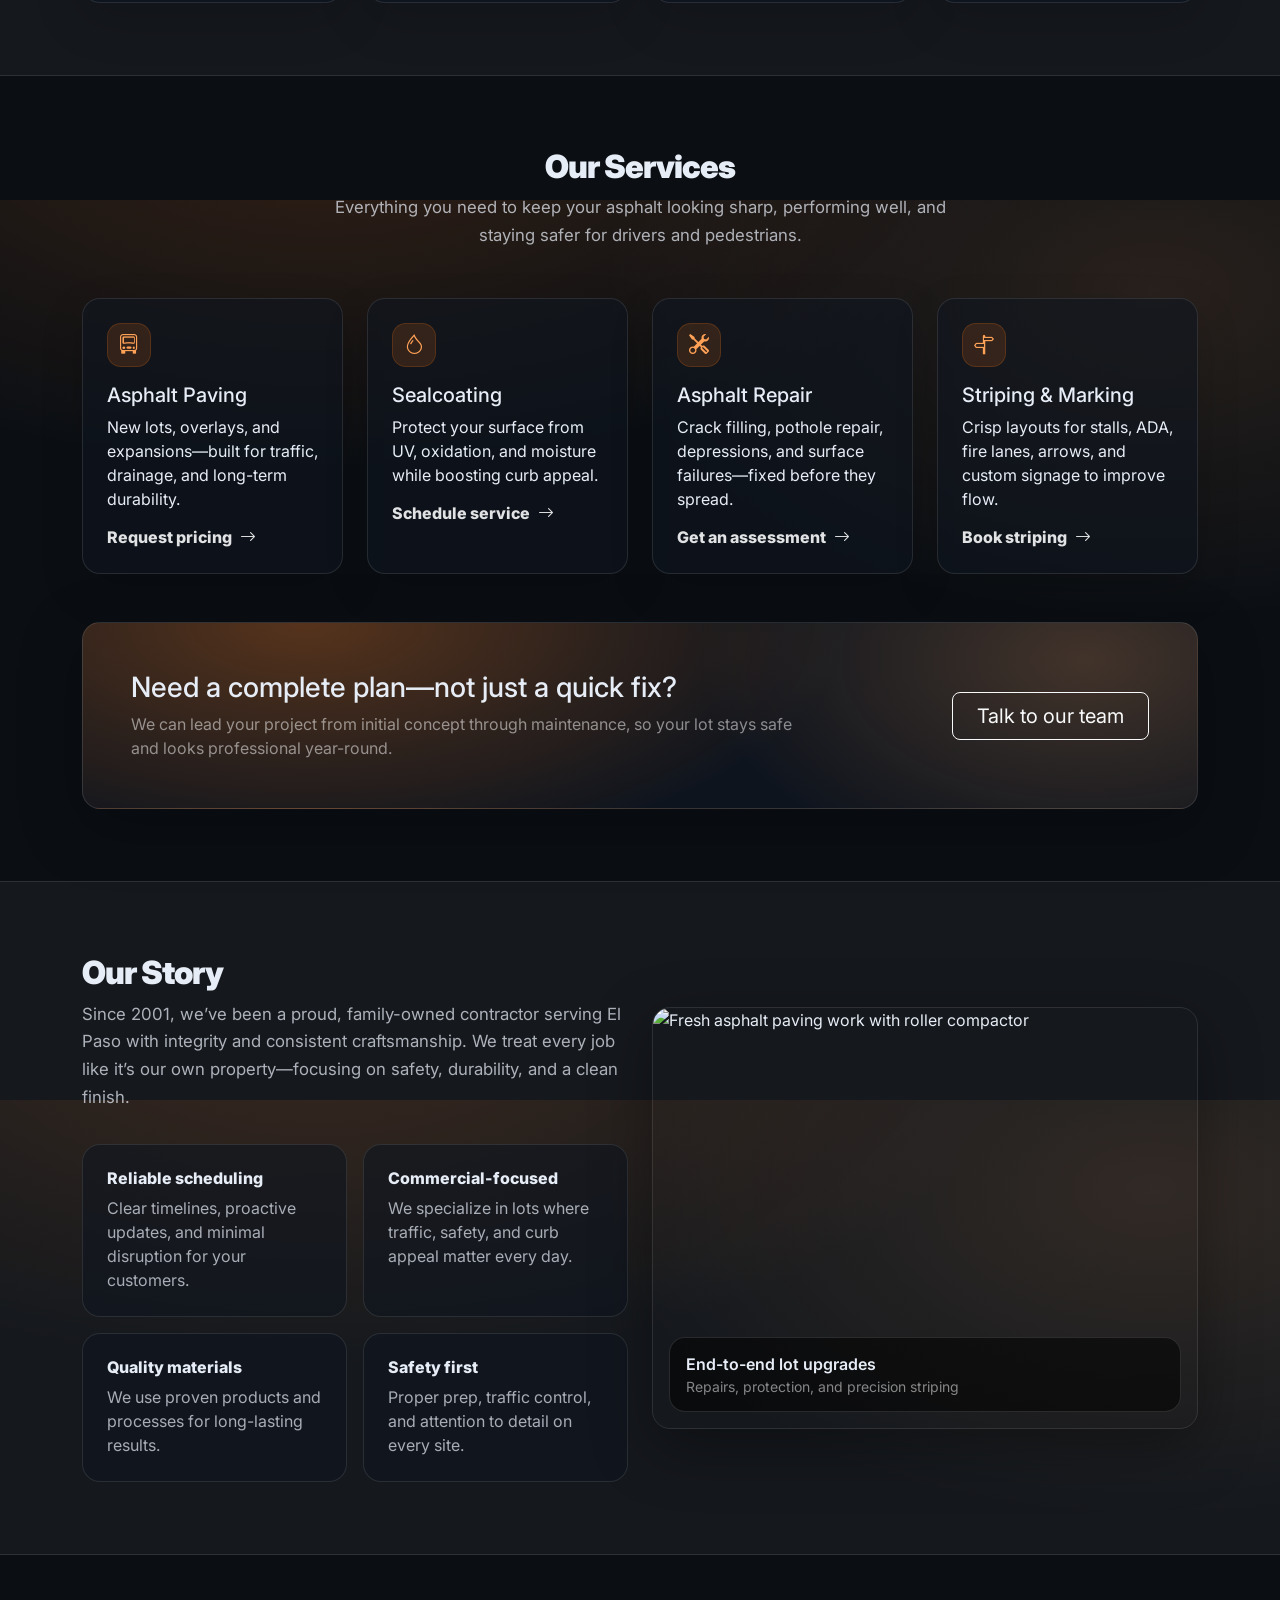
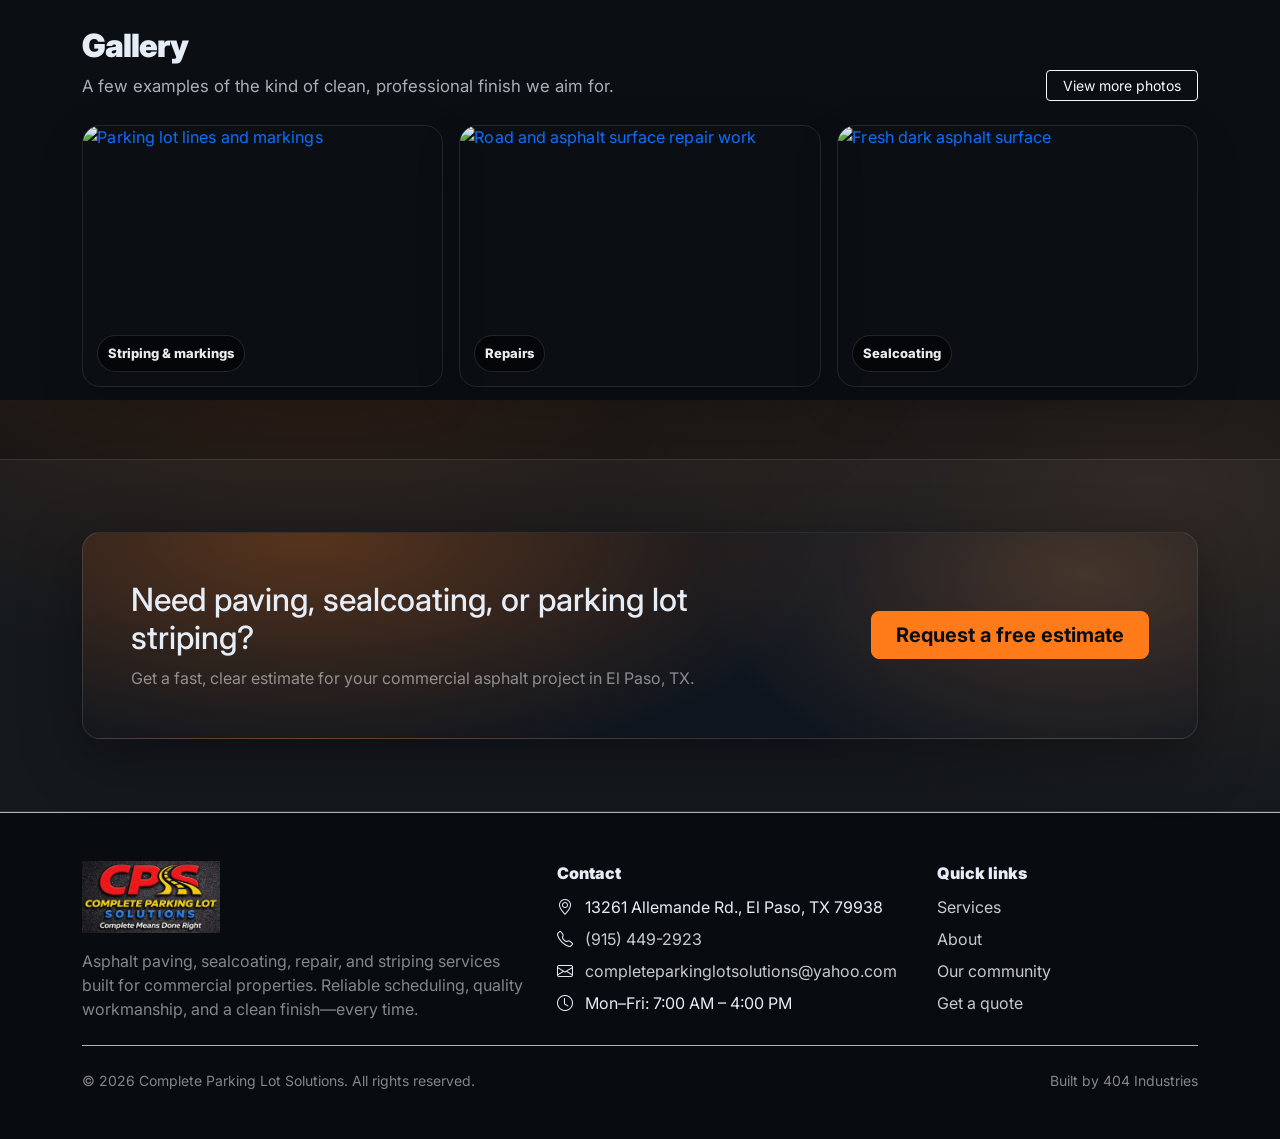
==== commit b4aa5d94: "Update index.html" ====
--- a/index.html
+++ b/index.html
@@ -1,6 +1,29 @@
 <!DOCTYPE html>
 <html lang="en">
 <head>
+  <pre style="font-family: monospace; font-size: 16px; line-height: 1.2; text-align: center; white-space: pre-wrap;">
+  _  _    ___    _  _   
+ | || |  / _ \  | || |  
+ | || |_| | | | | || |_ 
+ |__   _| |_| | |__   _|
+    |_|  \___/     |_|  
+
+ ___ _   _ ____  _   _ ____ _____ ____  ___ _____ ____  
+|_ _| \ | |  _ \| | | / ___|_   _|  _ \|_ _| ____/ ___| 
+ | ||  \| | | | | | | \___ \ | | | |_) || ||  _| \___ \ 
+ | || |\  | |_| | |_| |___) || | |  _ < | || |___ ___) |
+|___|_| \_|____/ \___/|____/ |_| |_| \_\___|_____|____/ 
+
+       /\_/\ 
+      ( x.x ) 
+      /  ^  \
+     /|     |\
+      /     \
+
+   ERROR: MOOSE INTERFERENCE
+
+   please try again later
+</pre>
   <meta charset="UTF-8" />
   <meta name="viewport" content="width=device-width, initial-scale=1.0" />
   <title>Complete Parking Lot Solutions | Asphalt Paving, Sealcoating & Striping</title>
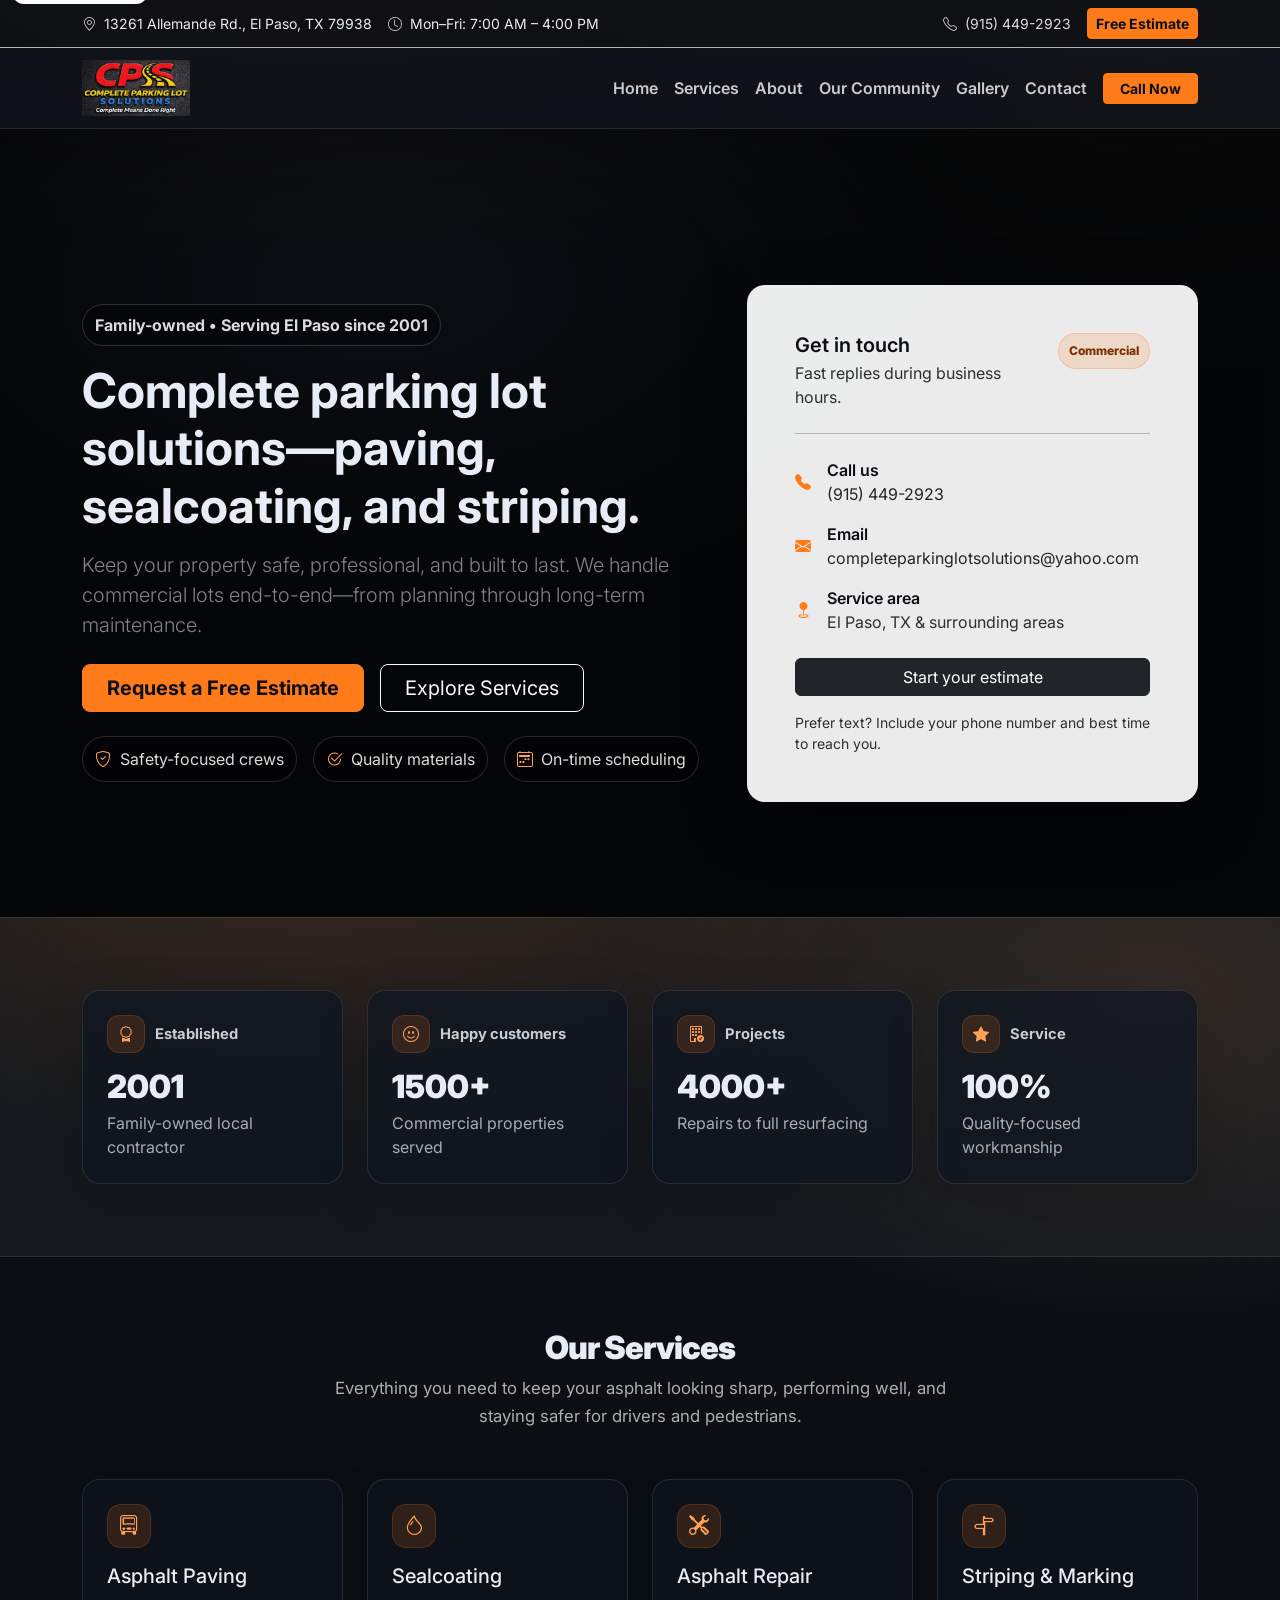
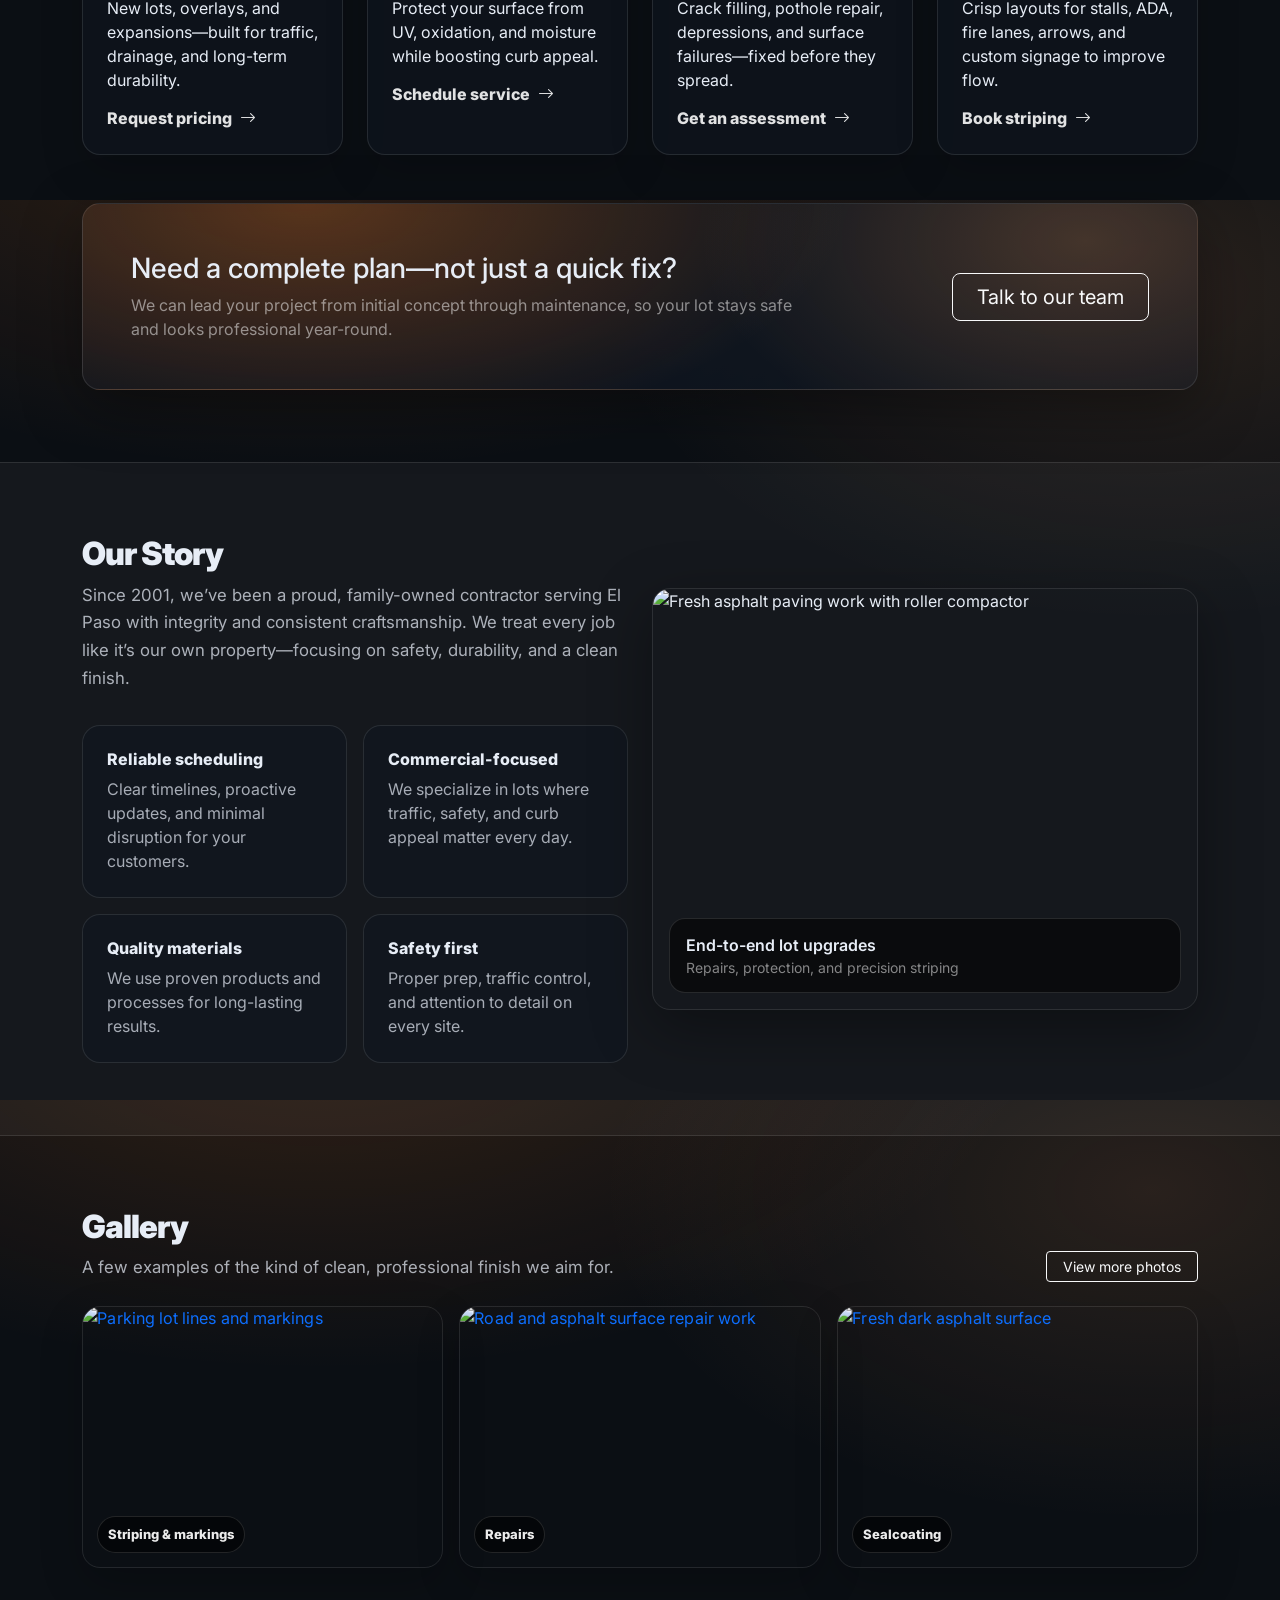
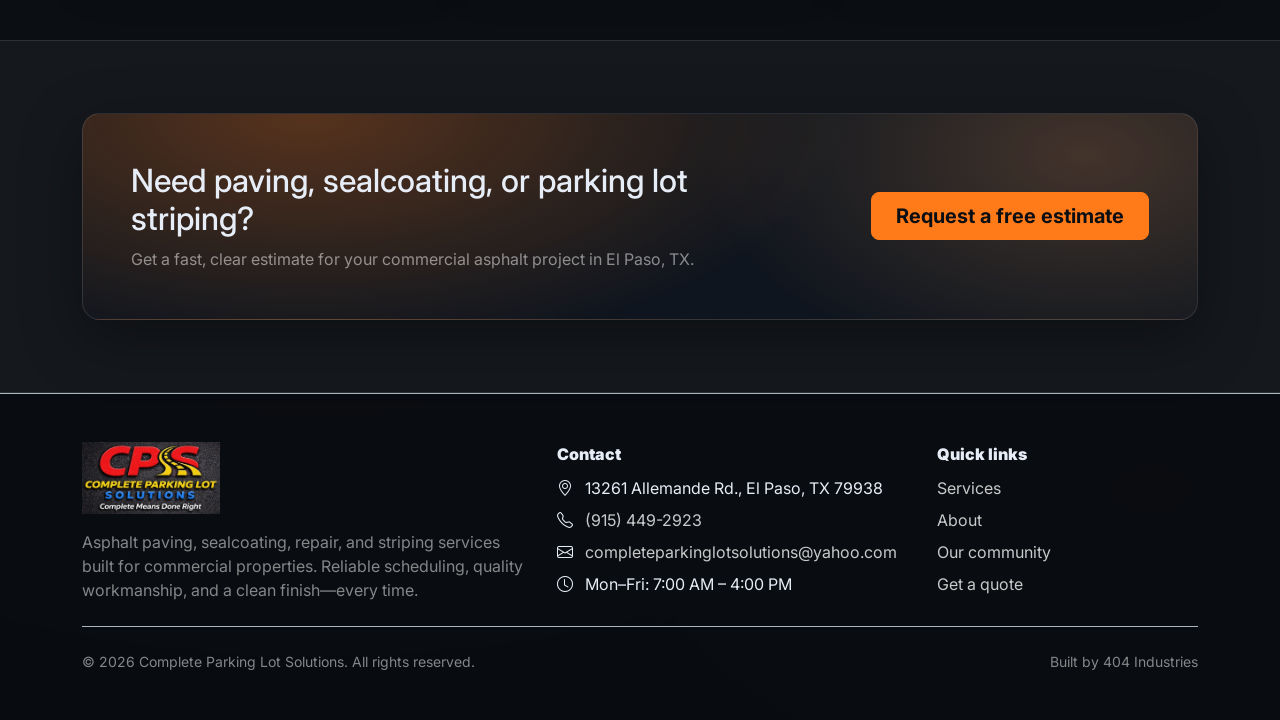
==== commit 3c40aadb: "Update index.html" ====
--- a/index.html
+++ b/index.html
@@ -1,29 +1,6 @@
 <!DOCTYPE html>
 <html lang="en">
 <head>
-  <pre style="font-family: monospace; font-size: 16px; line-height: 1.2; text-align: center; white-space: pre-wrap;">
-  _  _    ___    _  _   
- | || |  / _ \  | || |  
- | || |_| | | | | || |_ 
- |__   _| |_| | |__   _|
-    |_|  \___/     |_|  
-
- ___ _   _ ____  _   _ ____ _____ ____  ___ _____ ____  
-|_ _| \ | |  _ \| | | / ___|_   _|  _ \|_ _| ____/ ___| 
- | ||  \| | | | | | | \___ \ | | | |_) || ||  _| \___ \ 
- | || |\  | |_| | |_| |___) || | |  _ < | || |___ ___) |
-|___|_| \_|____/ \___/|____/ |_| |_| \_\___|_____|____/ 
-
-       /\_/\ 
-      ( x.x ) 
-      /  ^  \
-     /|     |\
-      /     \
-
-   ERROR: MOOSE INTERFERENCE
-
-   please try again later
-</pre>
   <meta charset="UTF-8" />
   <meta name="viewport" content="width=device-width, initial-scale=1.0" />
   <title>Complete Parking Lot Solutions | Asphalt Paving, Sealcoating & Striping</title>
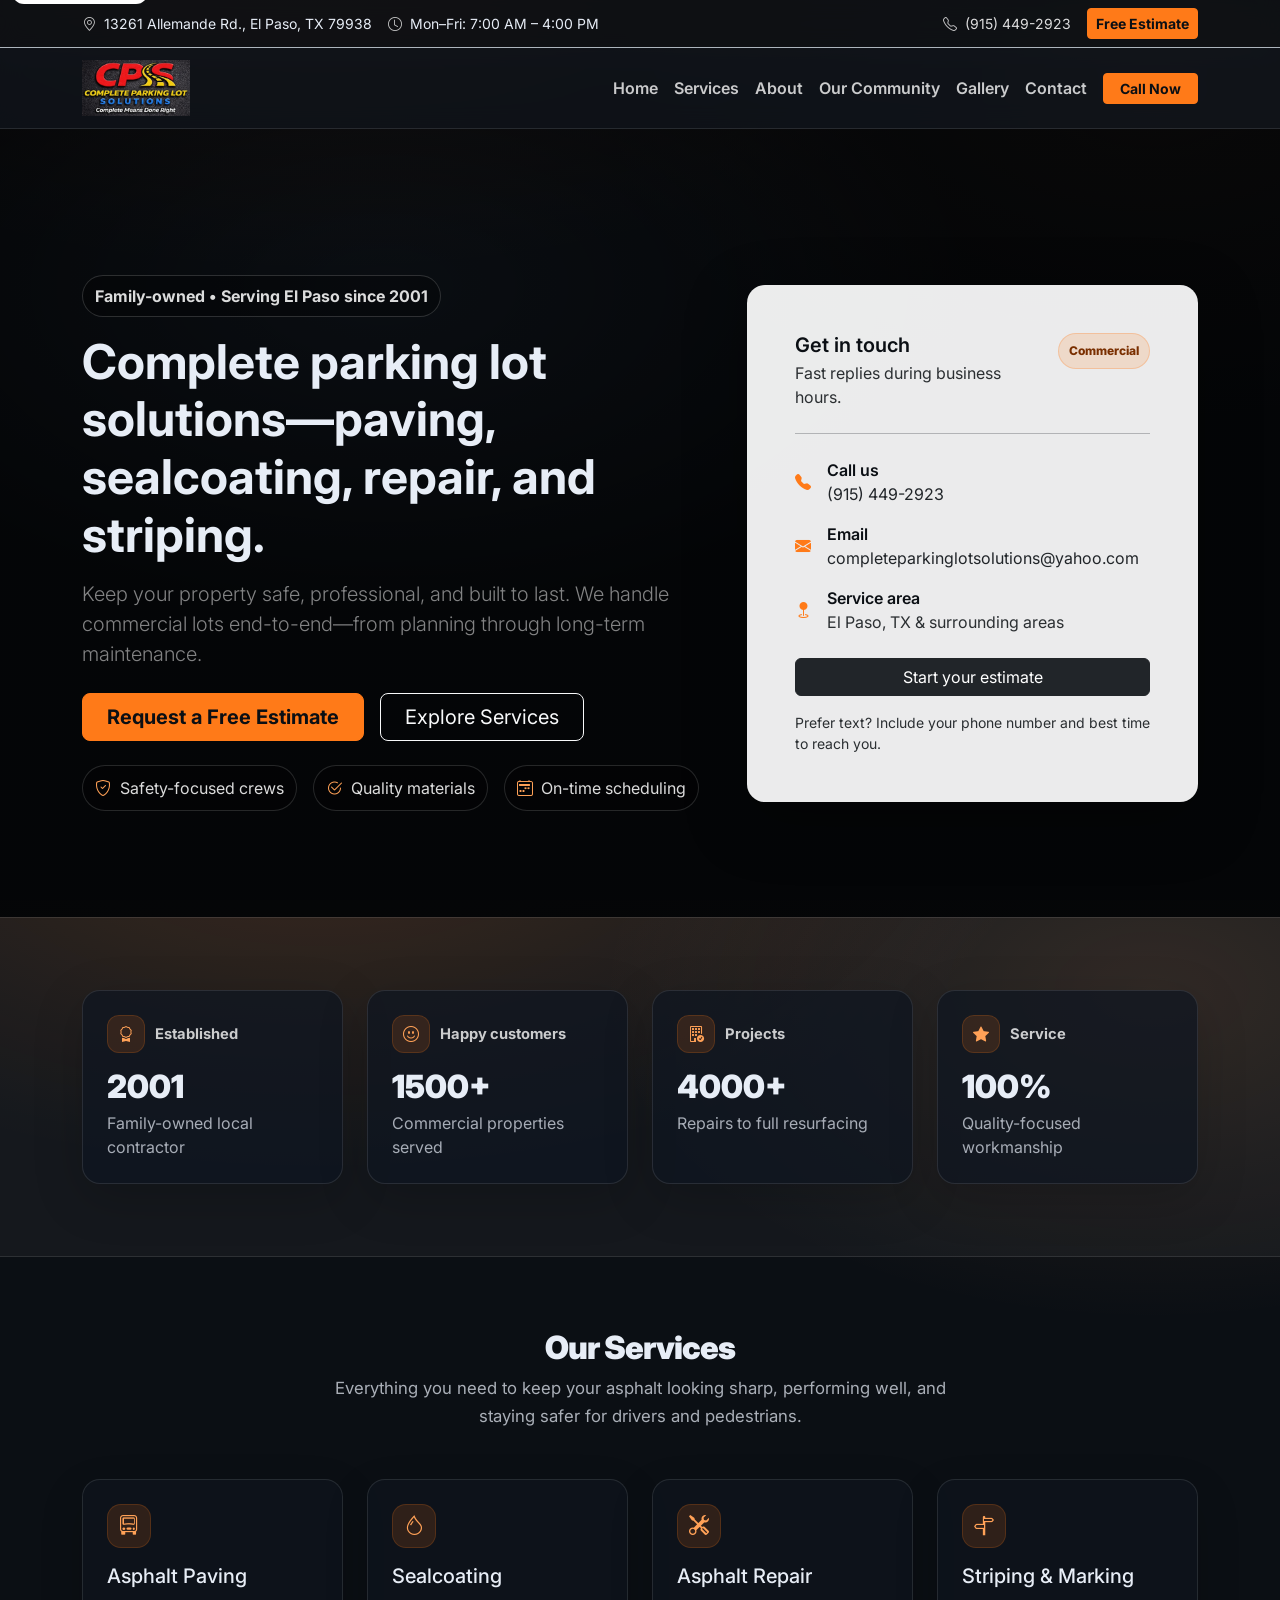
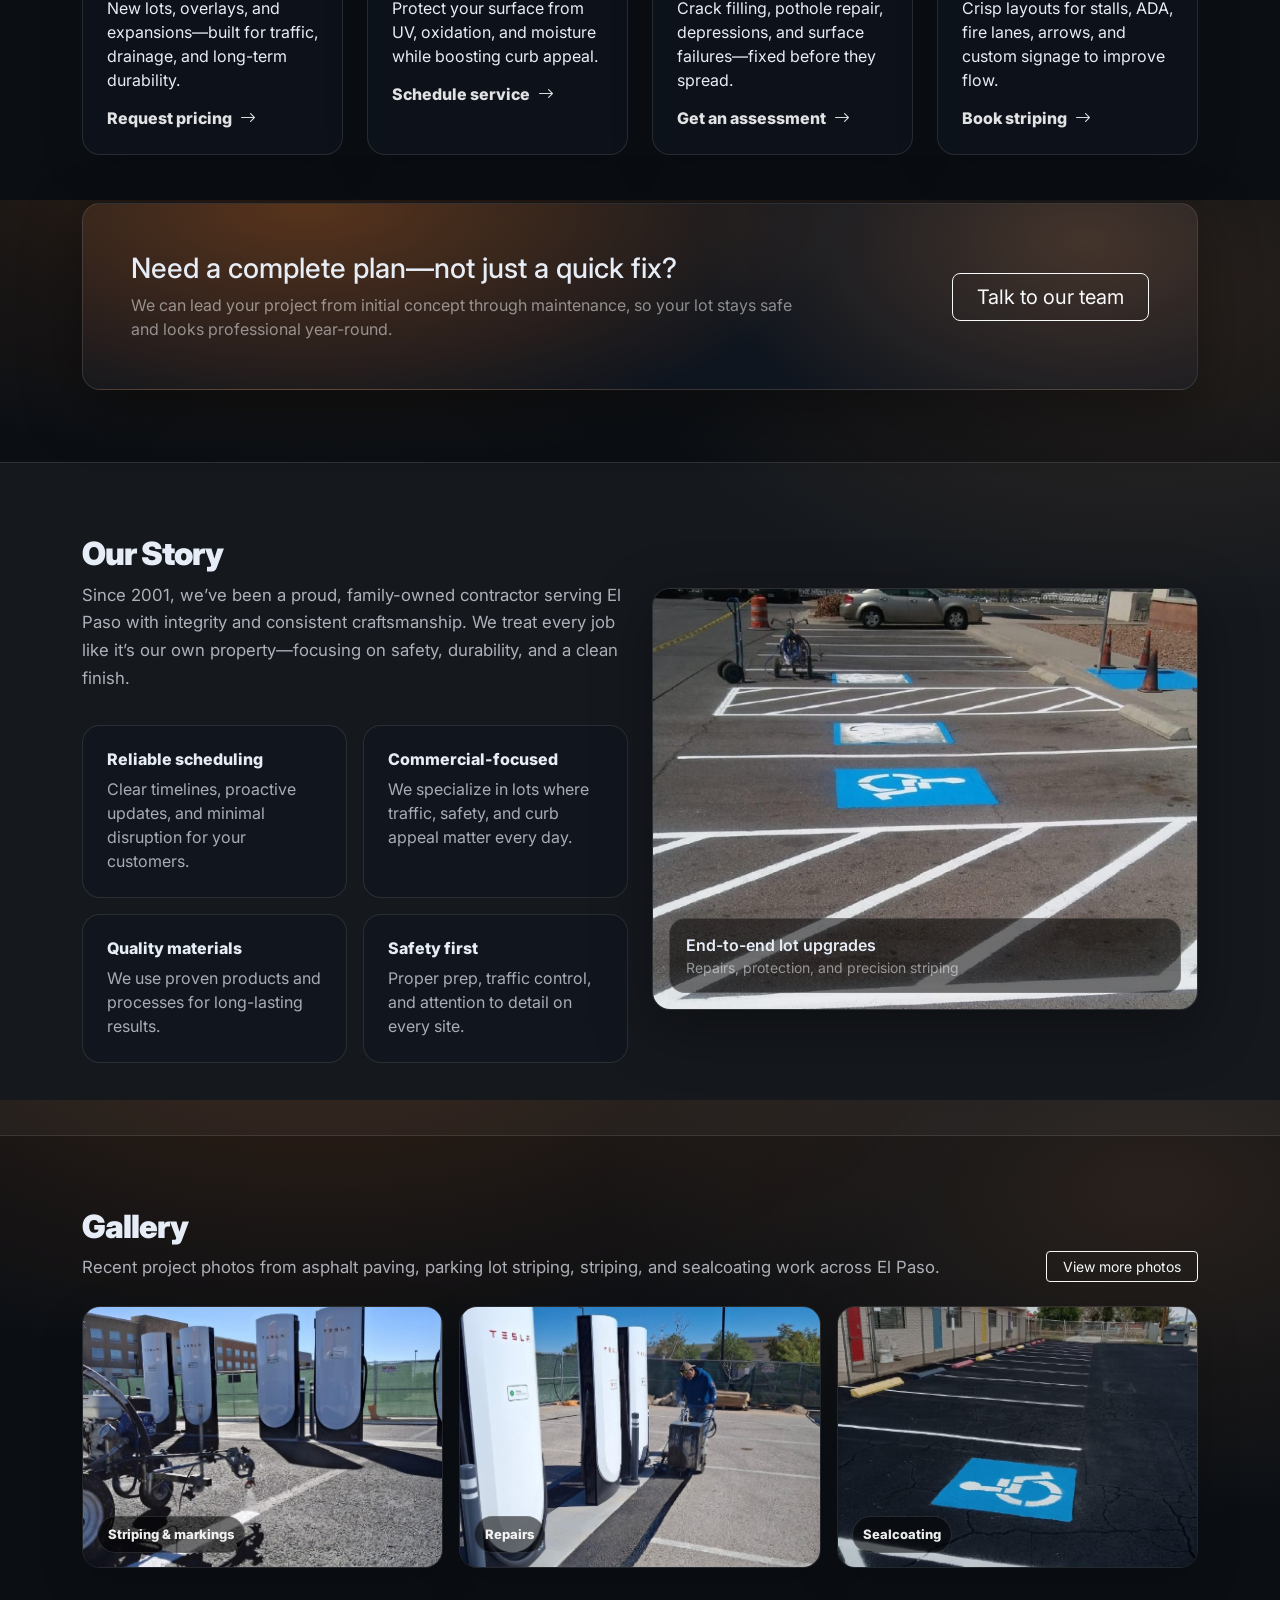
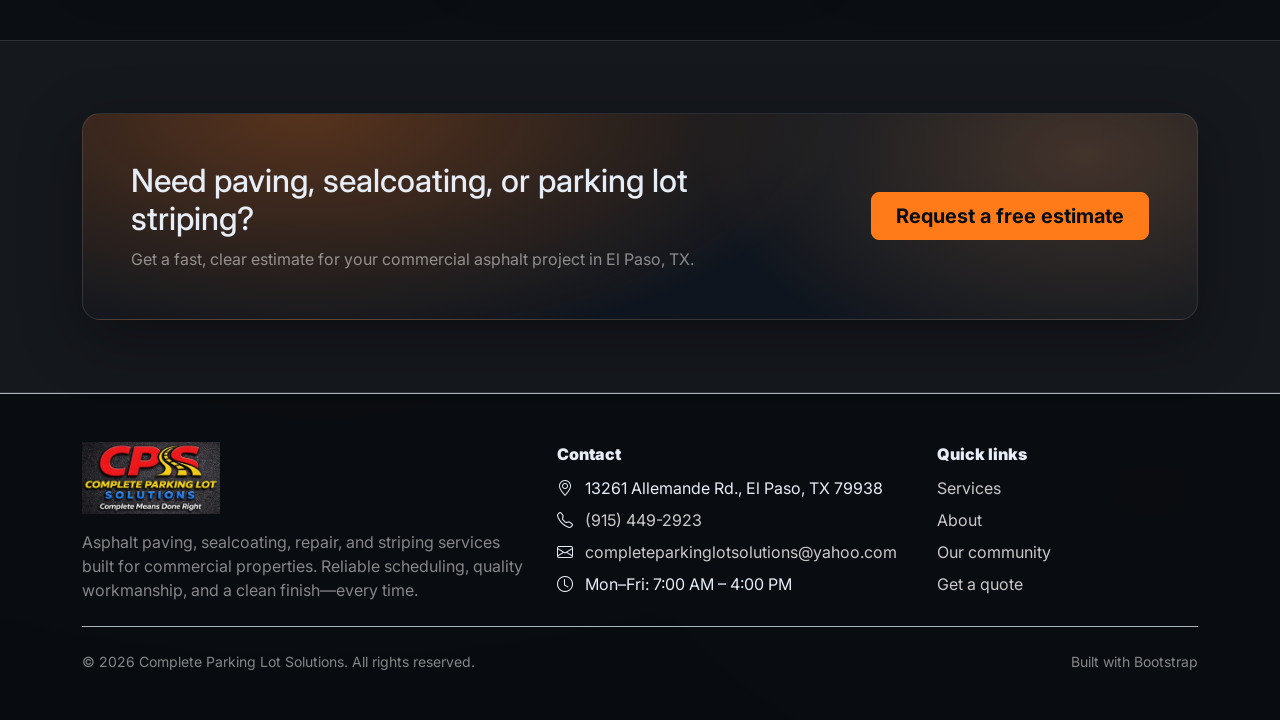
==== commit ce7a0810: "Update index.html" ====
--- a/index.html
+++ b/index.html
@@ -80,7 +80,7 @@
               Family-owned • Serving El Paso since 2001
             </span>
             <h1 class="display-5 fw-bold mt-3">
-              Complete parking lot solutions—paving, sealcoating, and striping.
+              Complete parking lot solutions—paving, sealcoating, repair, and striping.
             </h1>
             <p class="lead text-white-50 mt-3">
               Keep your property safe, professional, and built to last. We handle commercial lots end-to-end—from planning through long-term maintenance.
@@ -309,8 +309,8 @@
           <div class="col-lg-6 reveal" data-delay="120">
             <div class="image-card">
               <img
-                src="https://images.unsplash.com/photo-1605717474723-1927b0ad1ce0?auto=format&fit=crop&w=1400&q=80"
-                alt="Fresh asphalt paving work with roller compactor"
+                src="images/photo-0003.png"
+                alt="Commercial parking lot striping with handicap ADA spaces and professional line striping"
                 loading="lazy"
               />
               <div class="image-card-caption">
@@ -328,7 +328,7 @@
         <div class="d-flex flex-column flex-lg-row align-items-lg-end justify-content-between gap-3 mb-4 reveal">
           <div>
             <h2 class="section-title mb-2">Gallery</h2>
-            <p class="section-copy mb-0">A few examples of the kind of clean, professional finish we aim for.</p>
+            <p class="section-copy mb-0">Recent project photos from asphalt paving, parking lot striping, striping, and sealcoating work across El Paso.</p>
           </div>
           <a class="btn btn-outline-light btn-sm px-3" href="gallery.html">View more photos</a>
         </div>
@@ -337,8 +337,8 @@
           <div class="col-md-6 col-lg-4 reveal">
             <a class="gallery-tile" href="gallery.html" aria-label="Parking lot striping example">
               <img
-                src="https://images.unsplash.com/photo-1523413450673-58f77d01e343?auto=format&fit=crop&w=1400&q=80"
-                alt="Parking lot lines and markings"
+                src="images/photo-0060.png"
+                alt="Professional line striping machine painting white lines on commercial asphalt"
                 loading="lazy"
               />
               <span class="gallery-label">Striping & markings</span>
@@ -347,8 +347,8 @@
           <div class="col-md-6 col-lg-4 reveal" data-delay="90">
             <a class="gallery-tile" href="gallery.html" aria-label="Asphalt repair example">
               <img
-                src="https://images.unsplash.com/photo-1529692236671-f1f6cf9683ba?auto=format&fit=crop&w=1400&q=80"
-                alt="Road and asphalt surface repair work"
+                src="images/photo-0049.png"
+                alt="Commercial asphalt maintenance and crack sealing at EV charging station"
                 loading="lazy"
               />
               <span class="gallery-label">Repairs</span>
@@ -357,8 +357,8 @@
           <div class="col-md-6 col-lg-4 reveal" data-delay="170">
             <a class="gallery-tile" href="gallery.html" aria-label="Sealcoating example">
               <img
-                src="https://images.unsplash.com/photo-1501706362039-c6e80948d186?auto=format&fit=crop&w=1400&q=80"
-                alt="Fresh dark asphalt surface"
+                src="images/photo-0019.png"
+                alt="Fresh sealcoated asphalt parking lot with handicap striping"
                 loading="lazy"
               />
               <span class="gallery-label">Sealcoating</span>
@@ -431,7 +431,7 @@
 
       <div class="d-flex flex-column flex-md-row justify-content-between gap-2 pt-4 mt-4 border-top border-dark-subtle">
         <small class="text-white-50">© <span id="year"></span> Complete Parking Lot Solutions. All rights reserved.</small>
-        <small class="text-white-50">Built by 404 Industries</small>
+        <small class="text-white-50">Built with Bootstrap</small>
       </div>
     </div>
   </footer>
@@ -441,3 +441,4 @@
 </body>
 </html>
 
+
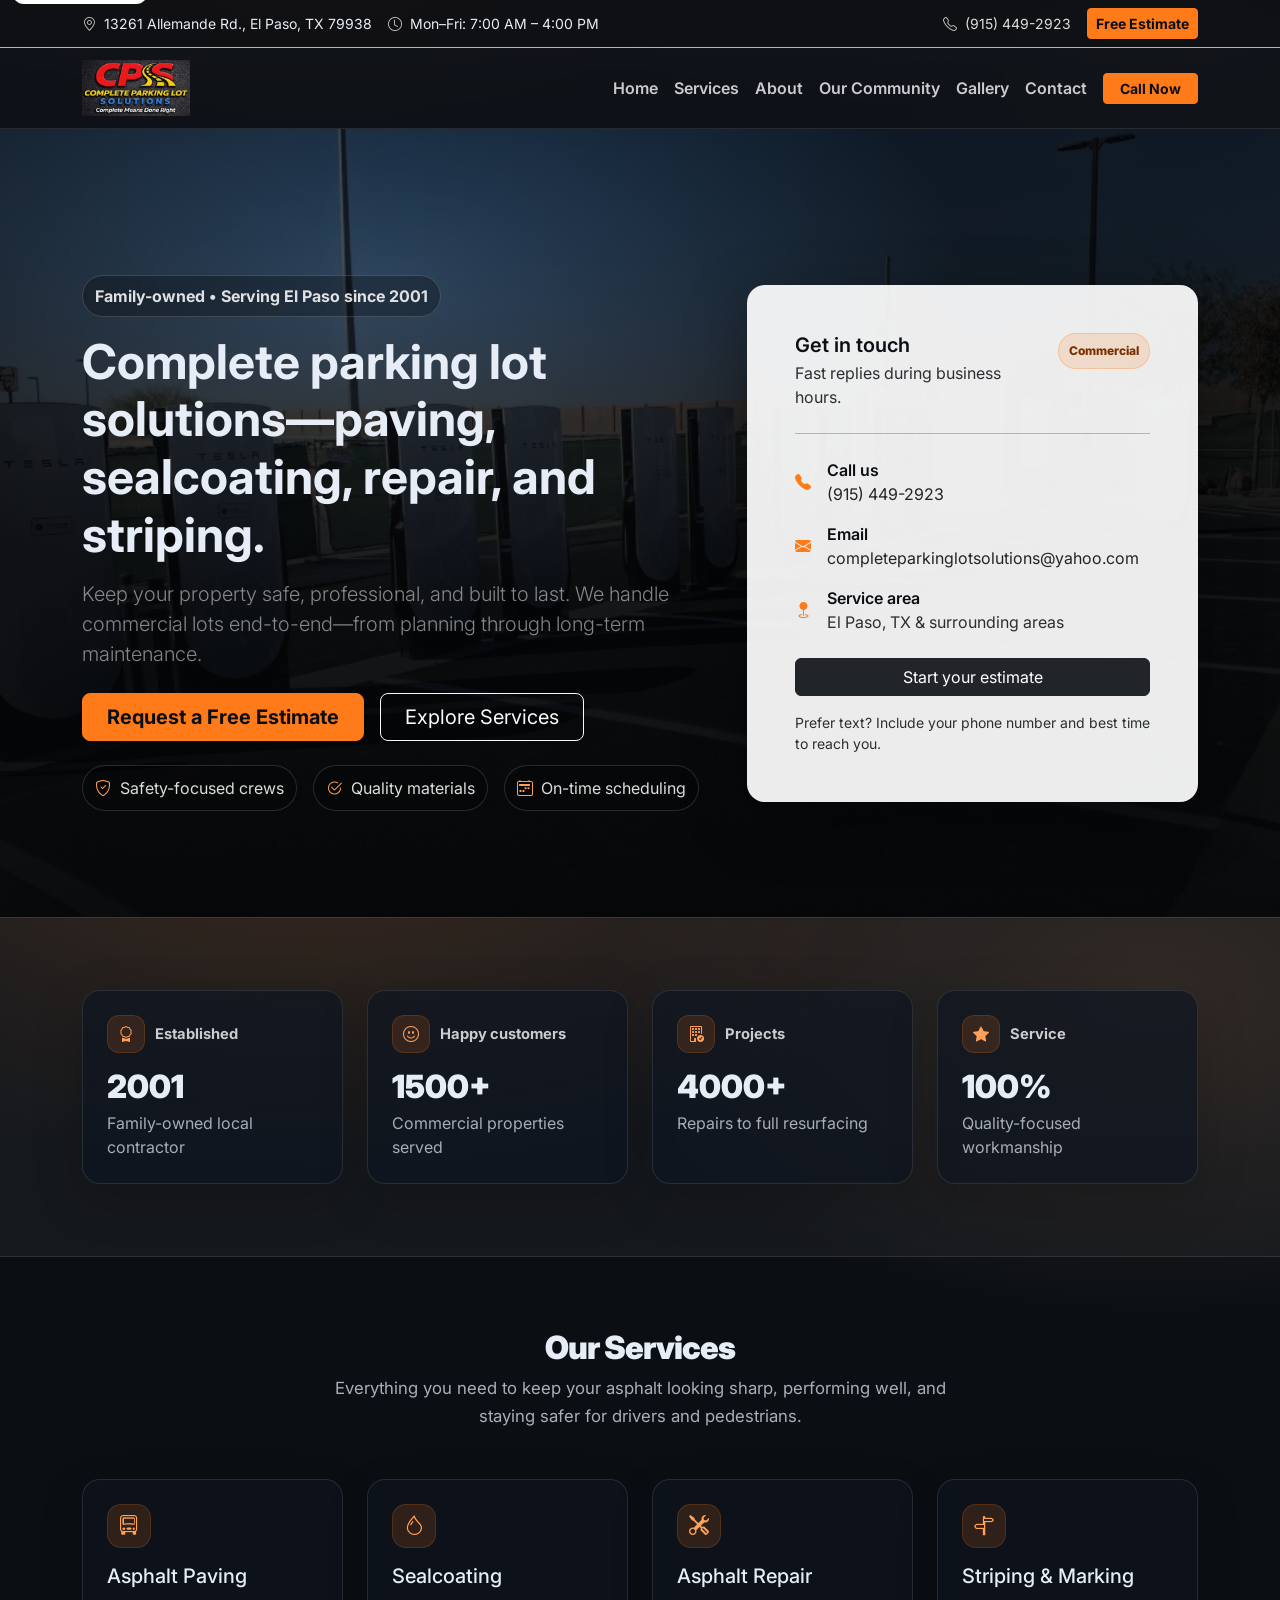
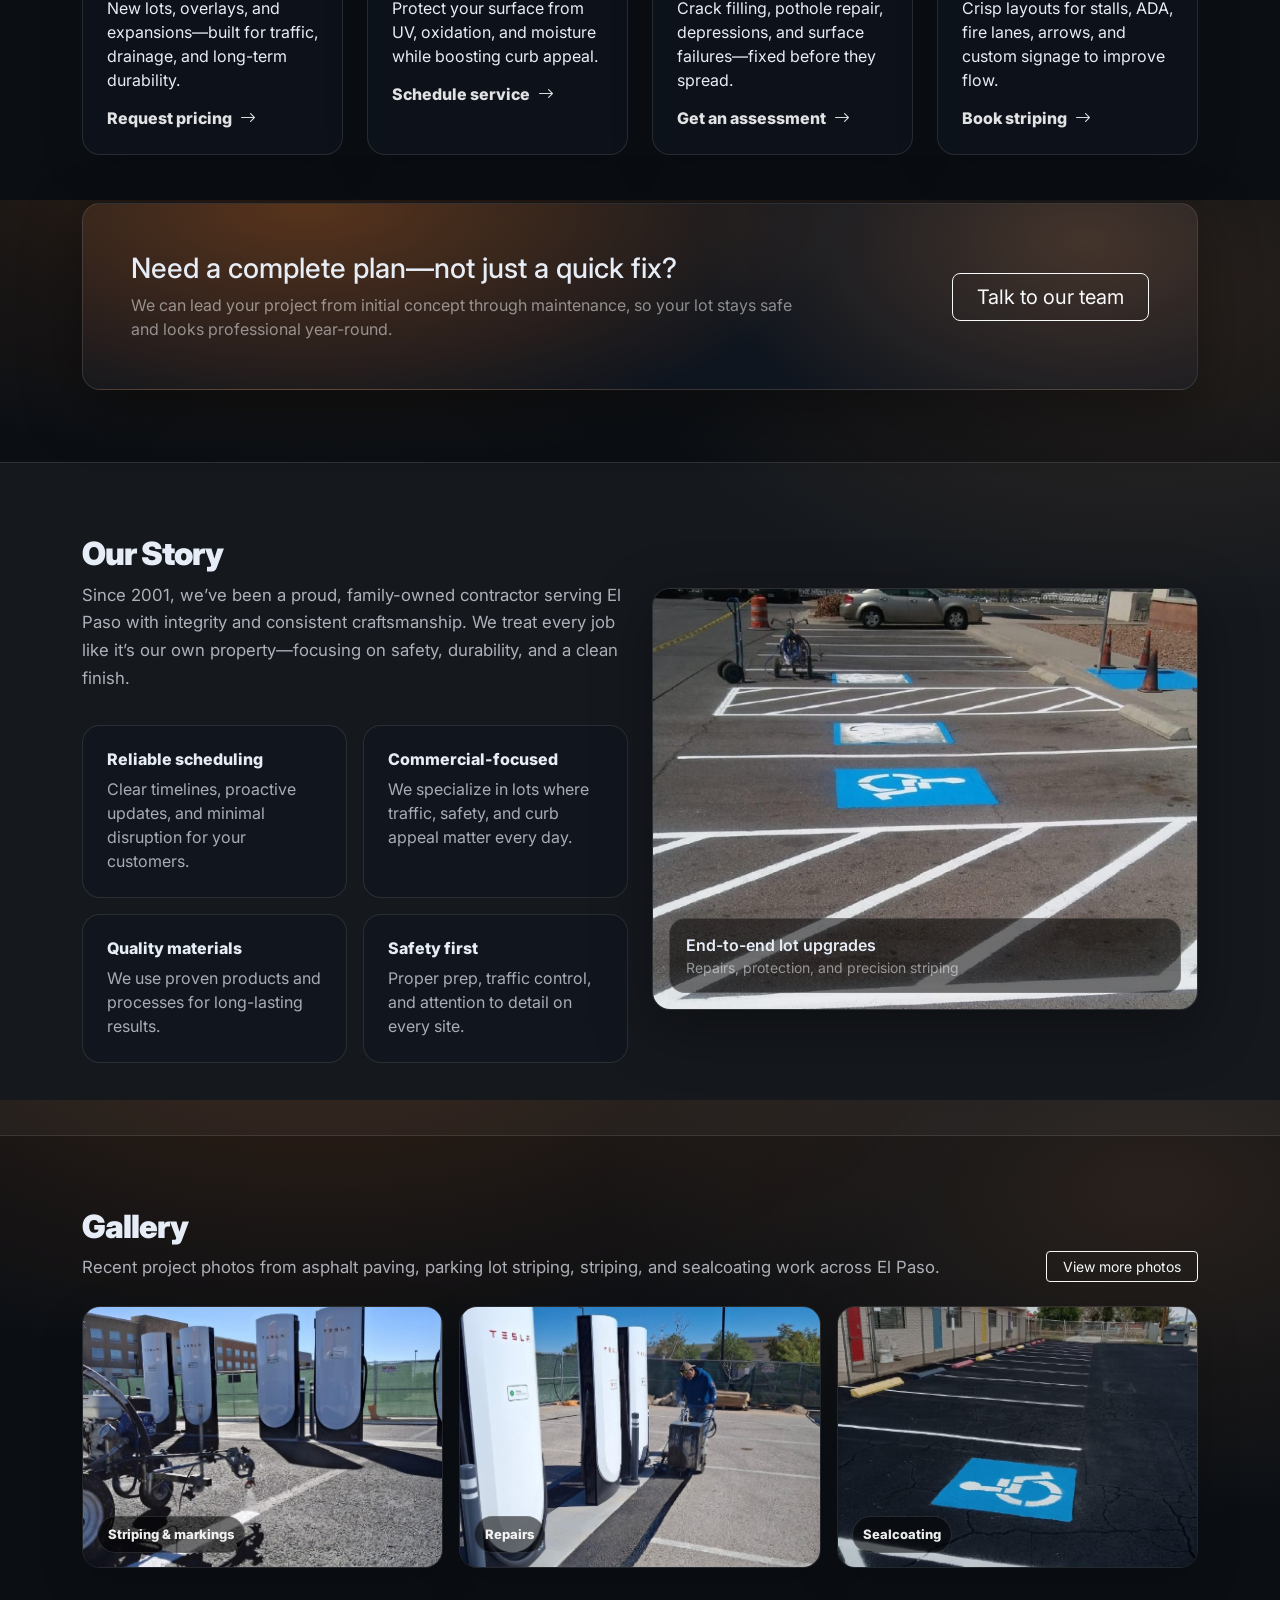
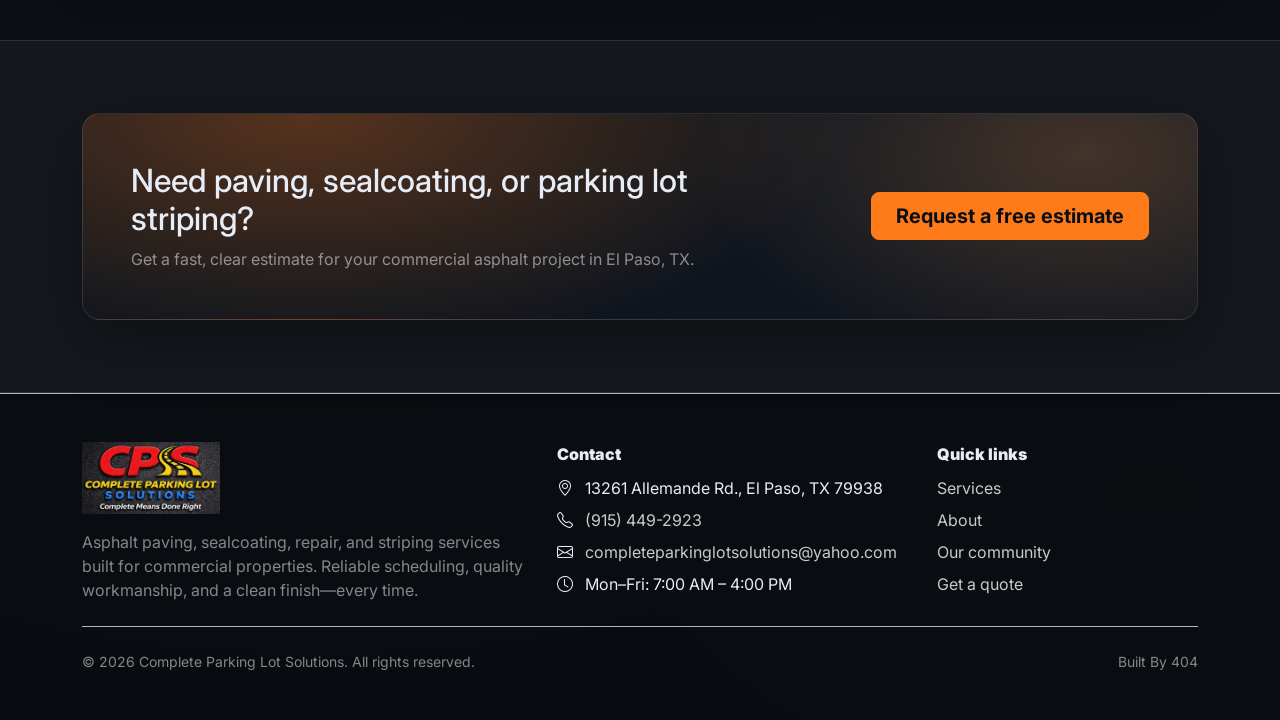
==== commit f4637745: "Update index.html" ====
--- a/index.html
+++ b/index.html
@@ -431,7 +431,7 @@
 
       <div class="d-flex flex-column flex-md-row justify-content-between gap-2 pt-4 mt-4 border-top border-dark-subtle">
         <small class="text-white-50">© <span id="year"></span> Complete Parking Lot Solutions. All rights reserved.</small>
-        <small class="text-white-50">Built with Bootstrap</small>
+        <small class="text-white-50">Built By 404</small>
       </div>
     </div>
   </footer>
--- a/styles.css
+++ b/styles.css
@@ -117,7 +117,7 @@
   display:flex;
   align-items:center;
   background:
-    url("https://images.unsplash.com/photo-1597008641621-3c0b6f6c8c1d?auto=format&fit=crop&w=2200&q=80")
+    url("images/photo-0059.png")
     center/cover no-repeat;
 }
 .hero-overlay{
@@ -294,6 +294,9 @@
   display:block;
   transform: scale(1.01);
   transition: transform .2s ease;
+}
+.gallery-page .gallery-tile img{
+  height: 220px;
 }
 .gallery-tile:hover img{ transform: scale(1.06); }
 .gallery-label{
@@ -356,4 +359,3 @@
   .hero{ padding-top: 70px; min-height: auto; }
   .image-card img{ height: 360px; }
 }
-
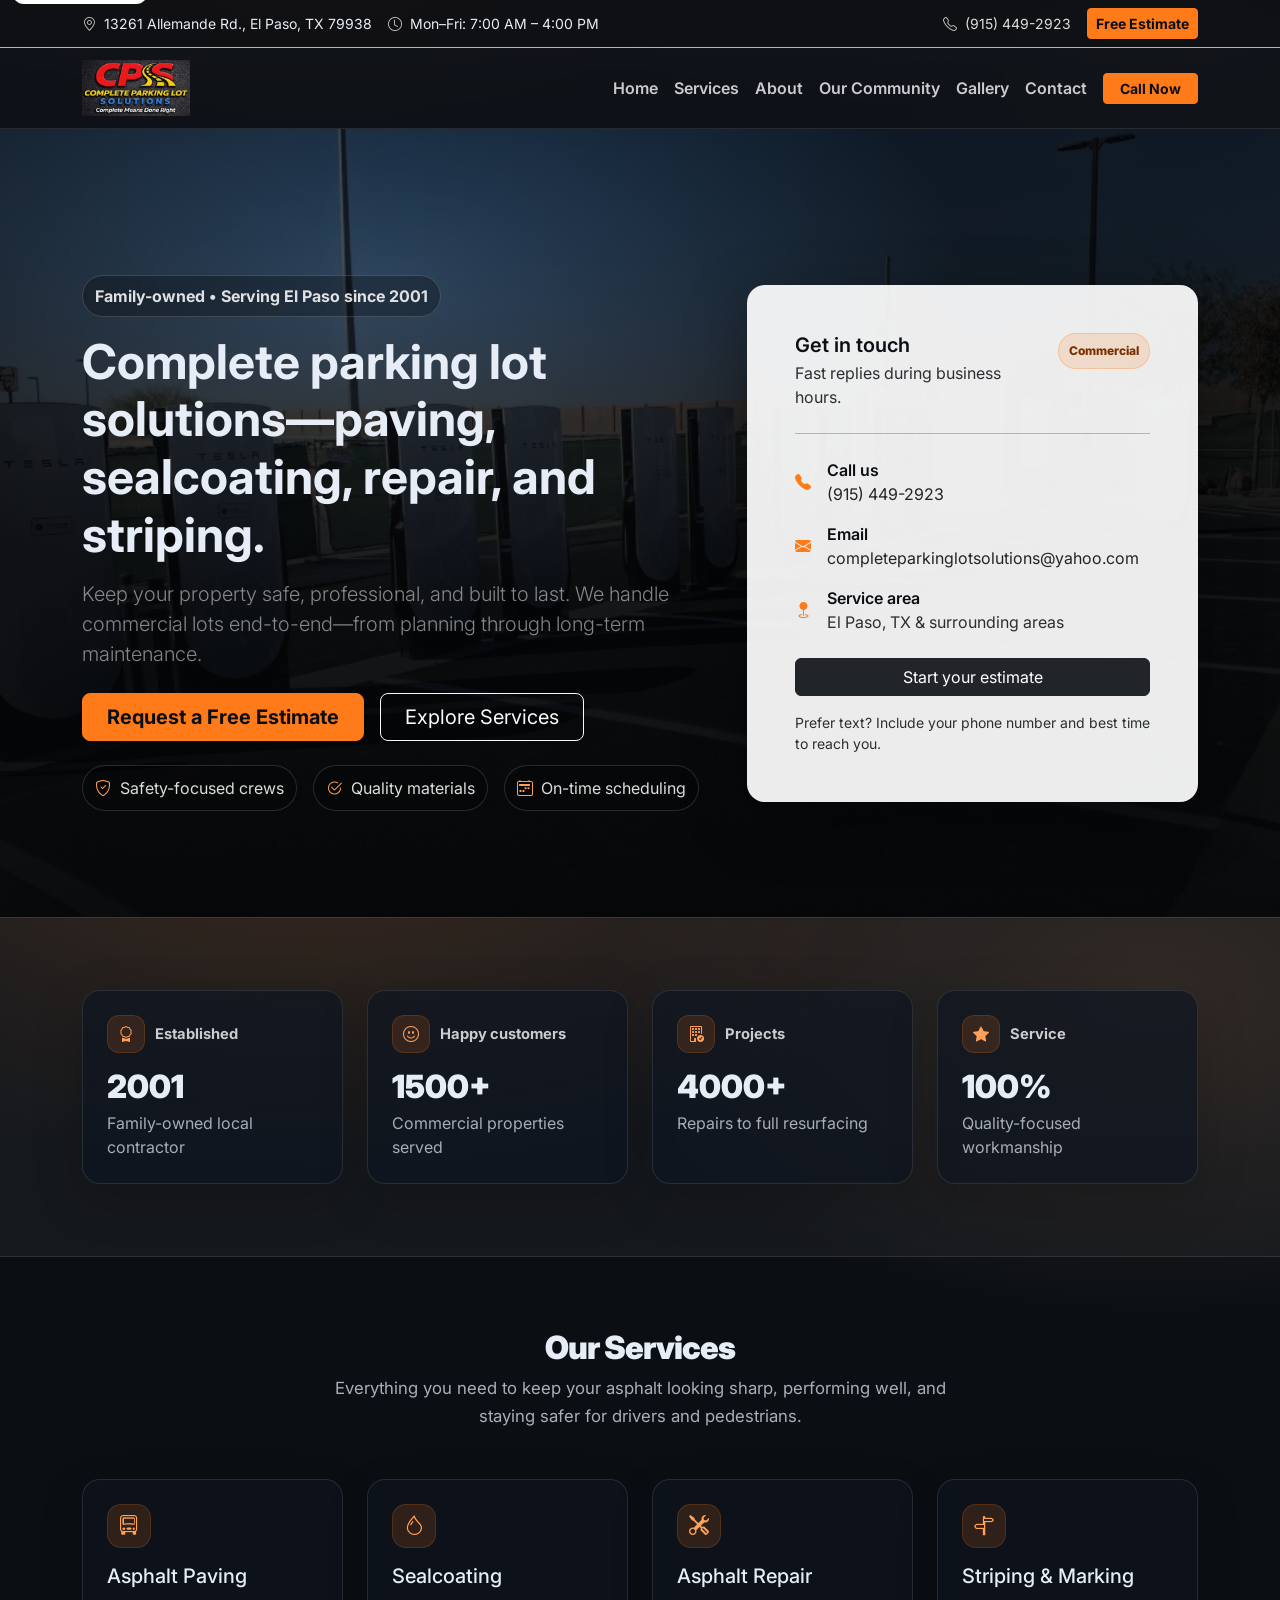
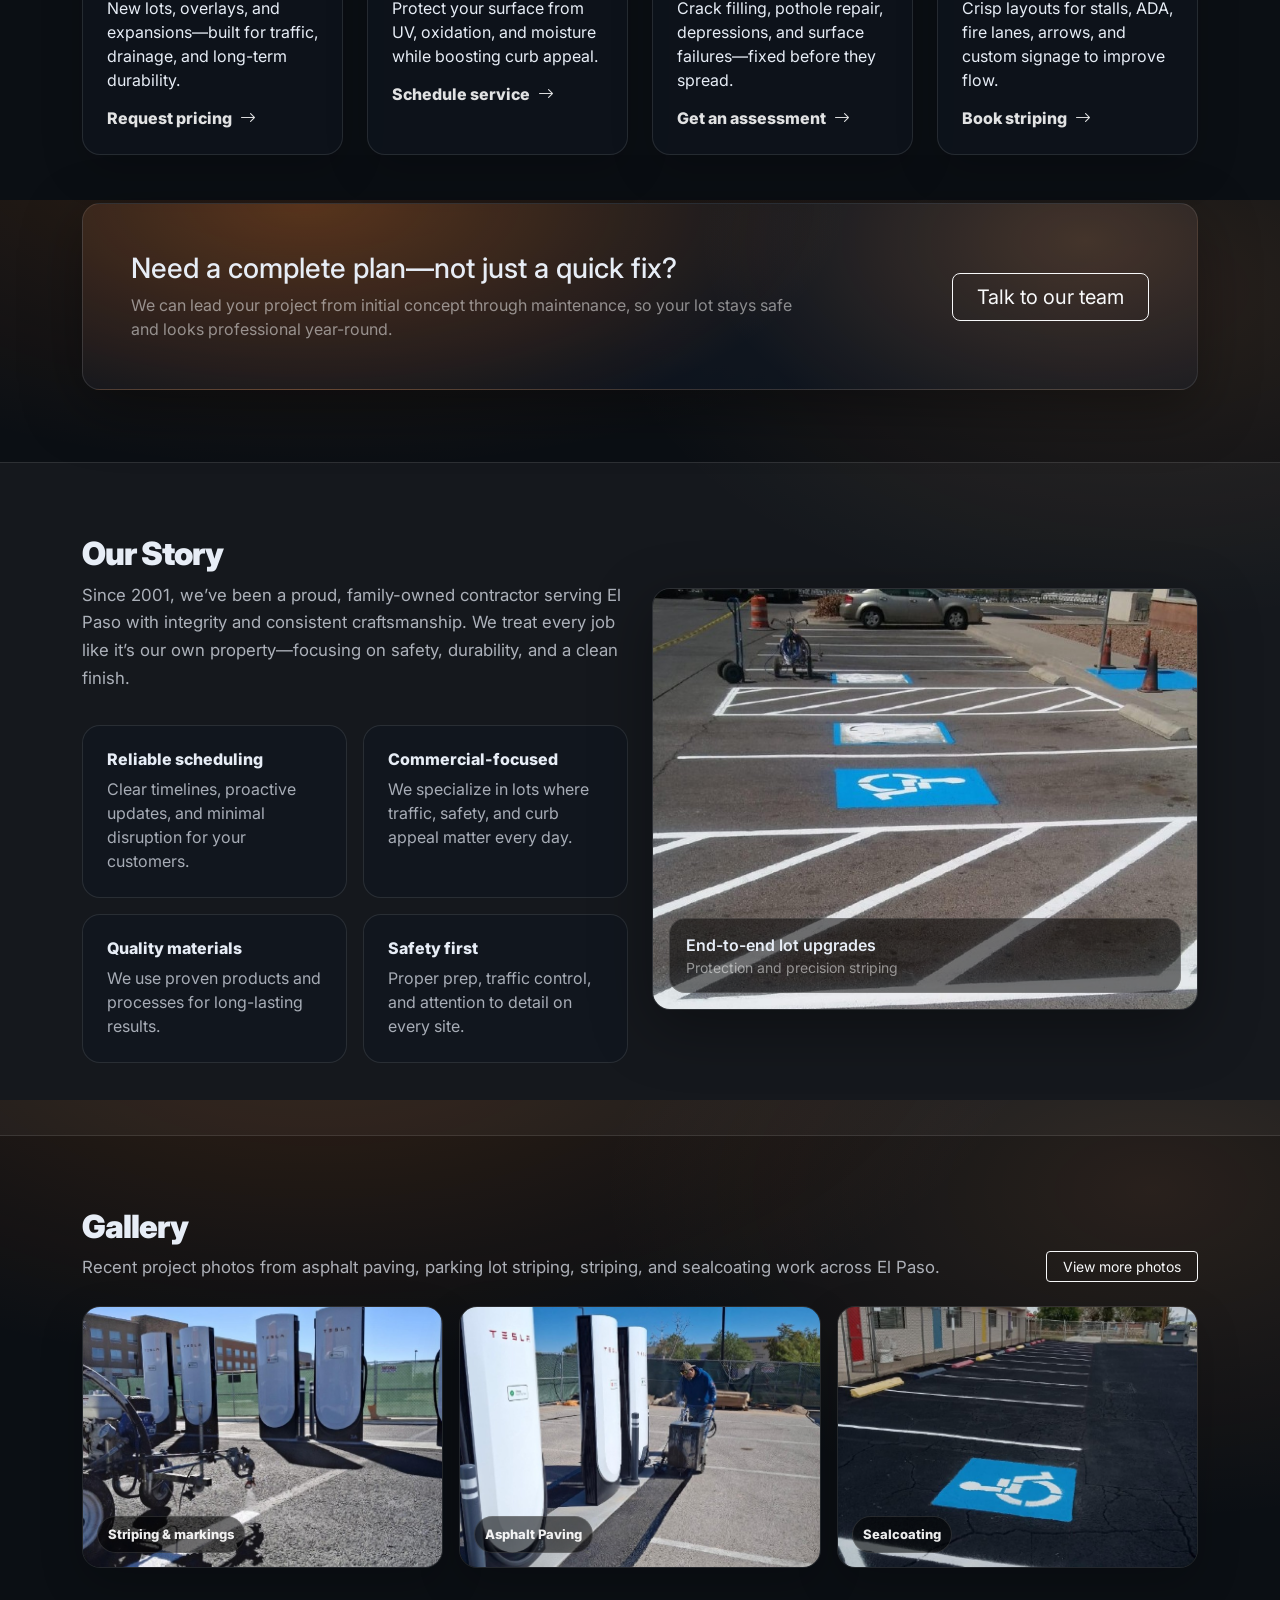
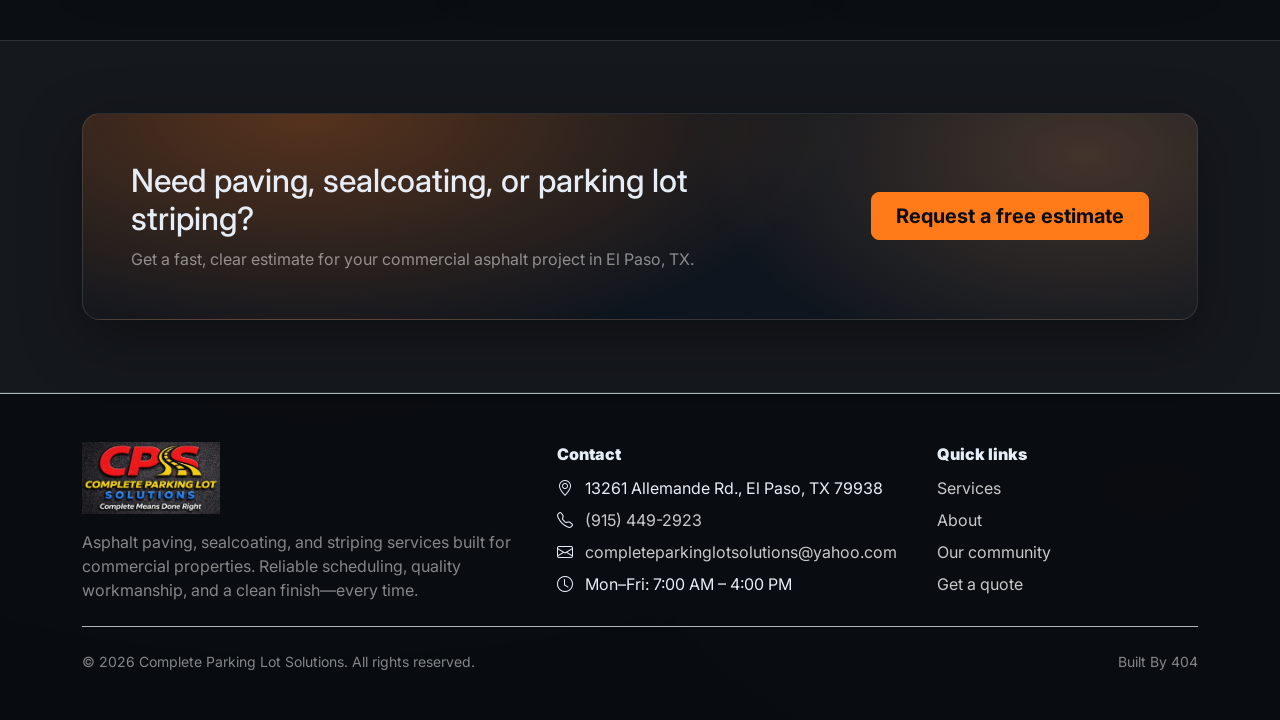
==== commit b91c320d: "Update index.html" ====
--- a/index.html
+++ b/index.html
@@ -4,7 +4,7 @@
   <meta charset="UTF-8" />
   <meta name="viewport" content="width=device-width, initial-scale=1.0" />
   <title>Complete Parking Lot Solutions | Asphalt Paving, Sealcoating & Striping</title>
-  <meta name="description" content="Commercial asphalt paving, sealcoating, asphalt repair, and parking lot striping/line painting in El Paso, TX. Family-owned since 2001." />
+  <meta name="description" content="Commercial asphalt paving, sealcoating, and parking lot striping/line painting in El Paso, TX. Family-owned since 2001." />
 
   <link rel="preconnect" href="https://fonts.googleapis.com" />
   <link rel="preconnect" href="https://fonts.gstatic.com" crossorigin />
@@ -315,7 +315,7 @@
               />
               <div class="image-card-caption">
                 <div class="fw-semibold">End-to-end lot upgrades</div>
-                <div class="small text-white-50">Repairs, protection, and precision striping</div>
+                <div class="small text-white-50">Protection and precision striping</div>
               </div>
             </div>
           </div>
@@ -351,7 +351,7 @@
                 alt="Commercial asphalt maintenance and crack sealing at EV charging station"
                 loading="lazy"
               />
-              <span class="gallery-label">Repairs</span>
+              <span class="gallery-label">Asphalt Paving</span>
             </a>
           </div>
           <div class="col-md-6 col-lg-4 reveal" data-delay="170">
@@ -393,7 +393,7 @@
             <img src="logo.png" alt="Complete Parking Lot Solutions" class="site-logo-footer" width="240" height="88" decoding="async" />
           </div>
           <p class="text-white-50 mb-0">
-            Asphalt paving, sealcoating, repair, and striping services built for commercial properties.
+            Asphalt paving, sealcoating, and striping services built for commercial properties.
             Reliable scheduling, quality workmanship, and a clean finish—every time.
           </p>
         </div>
